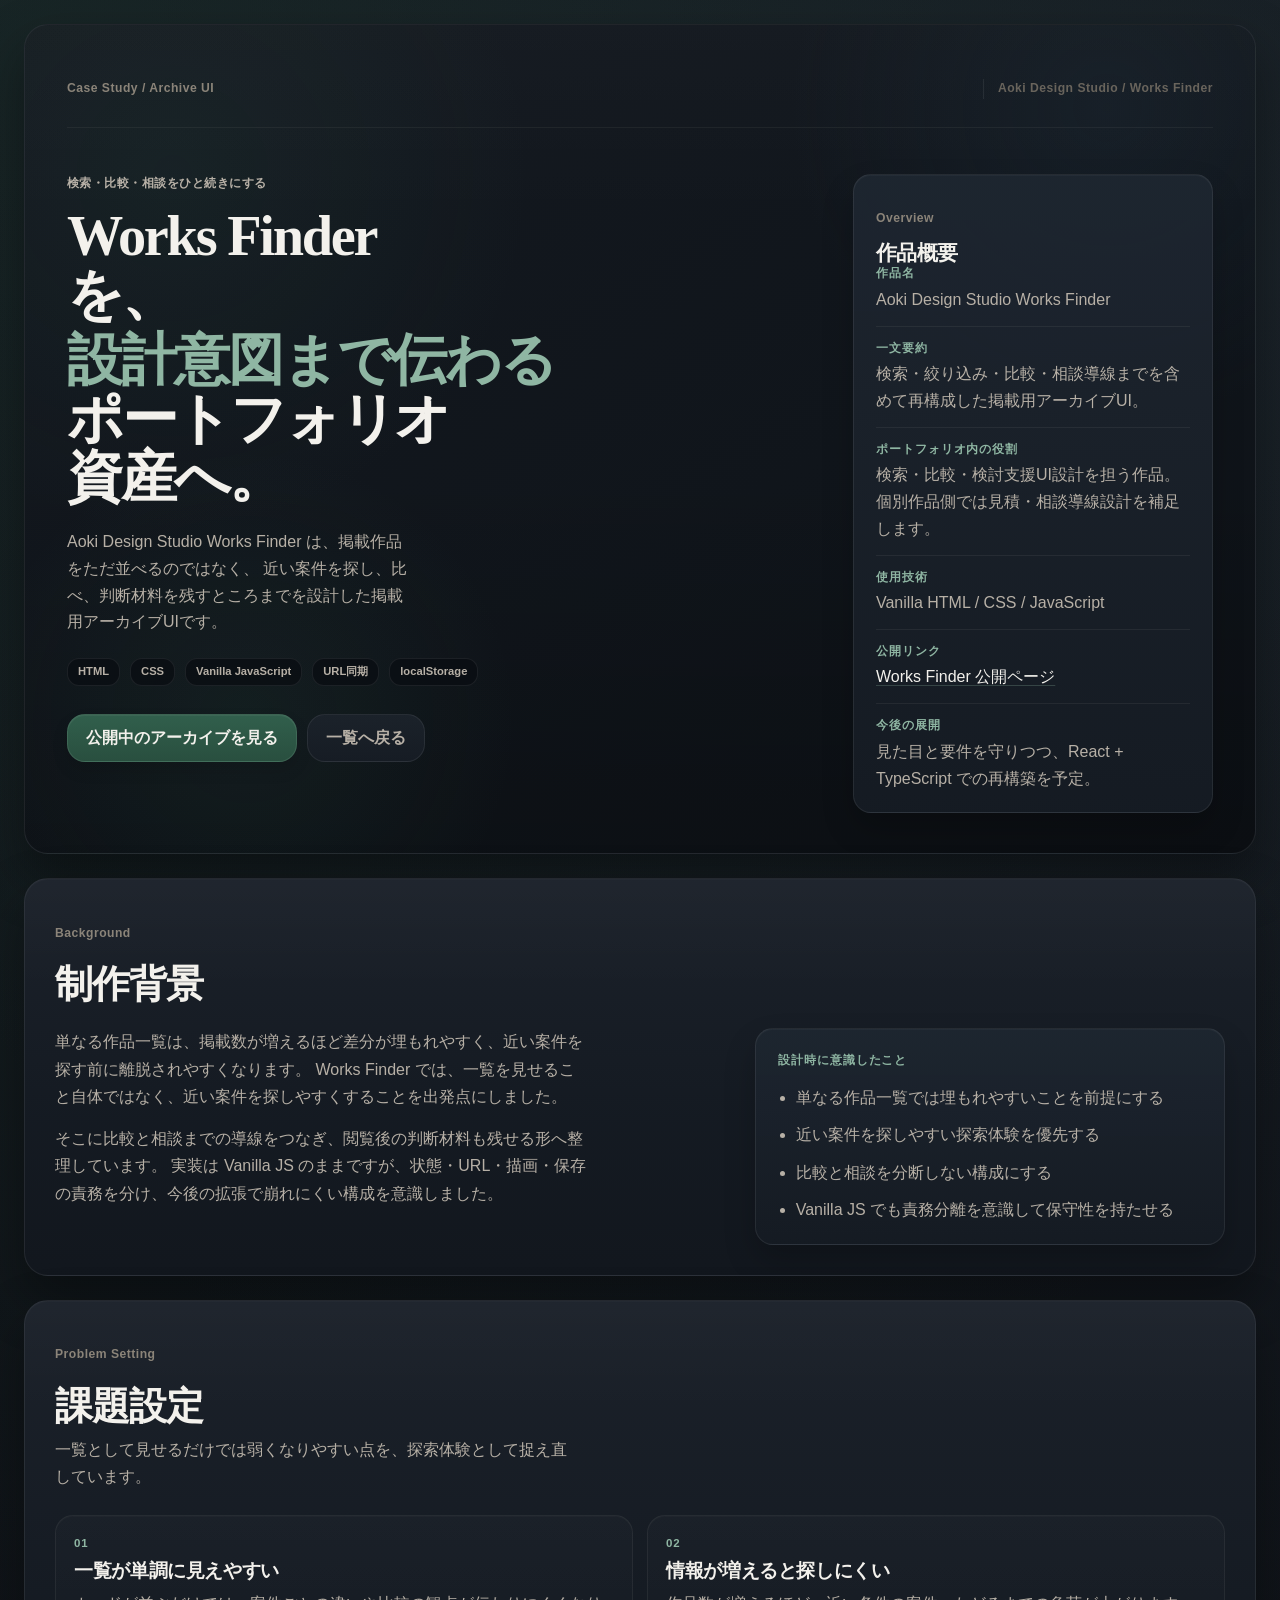
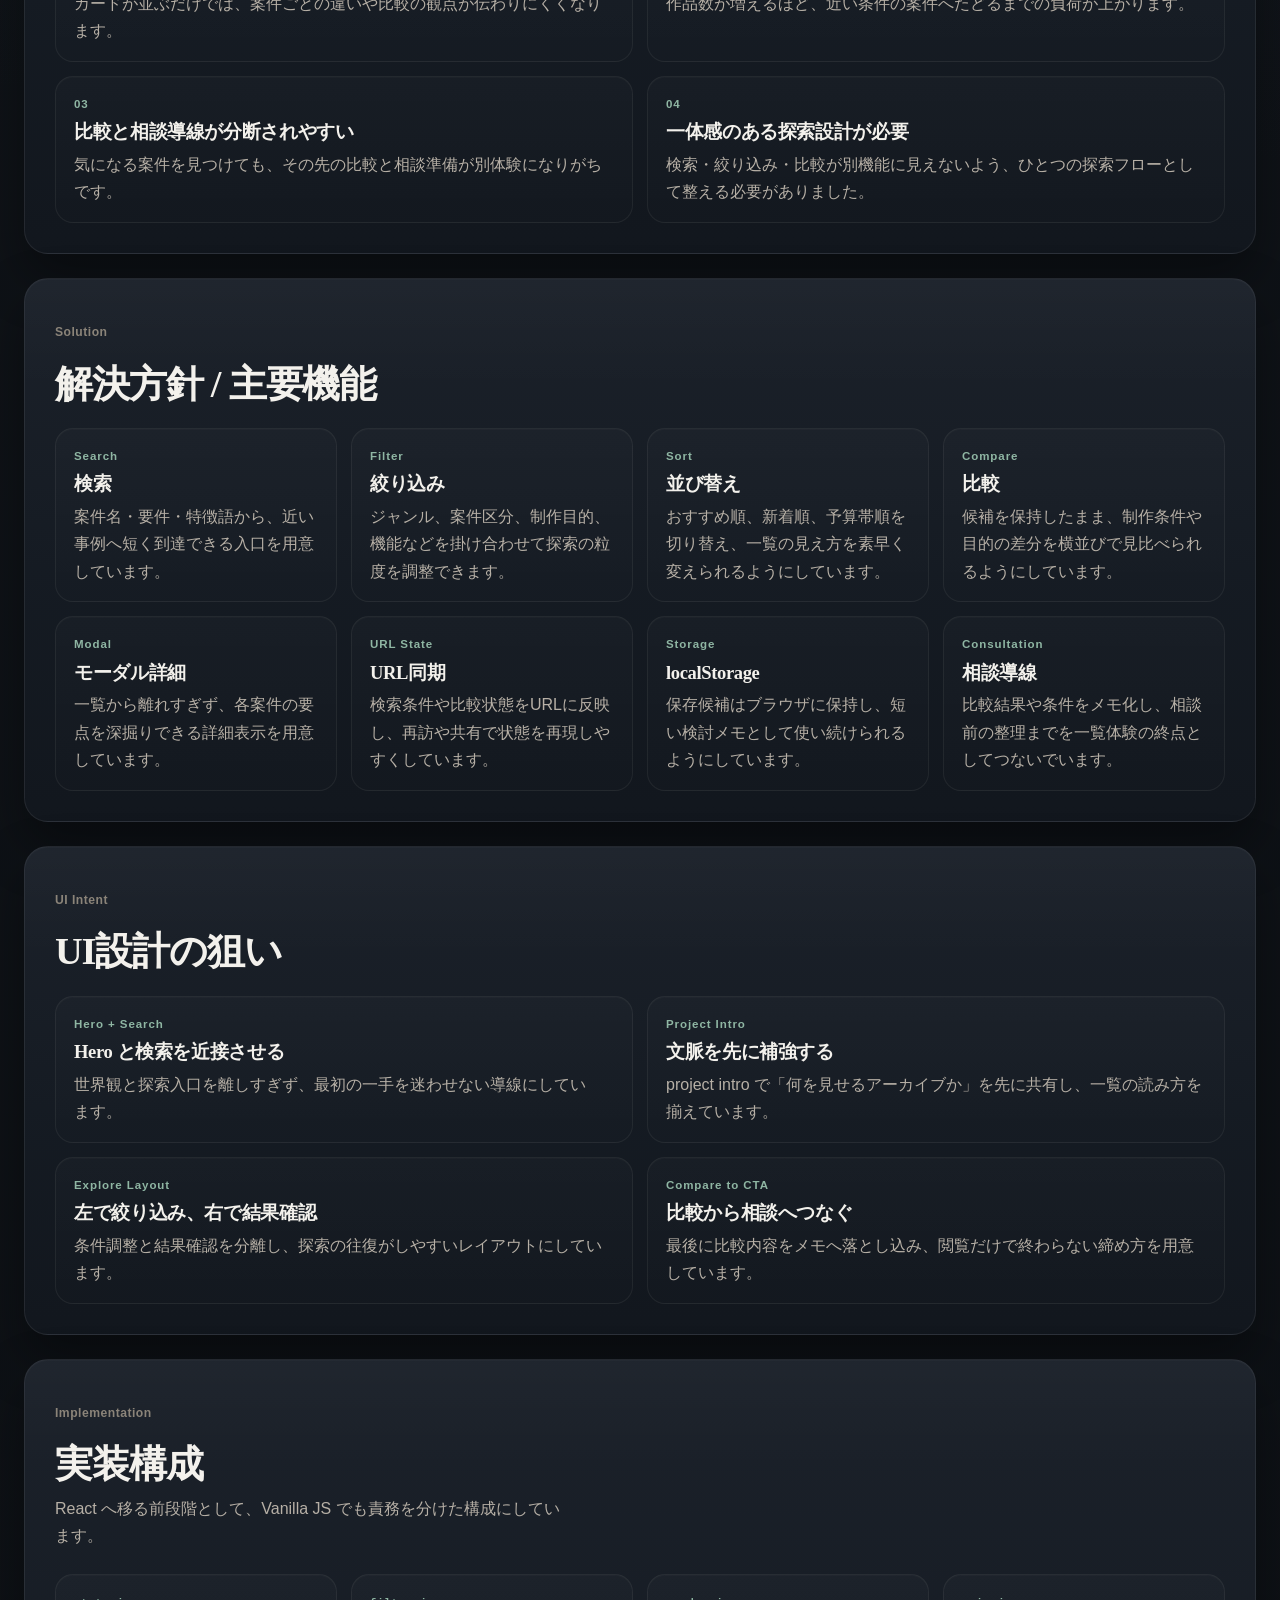
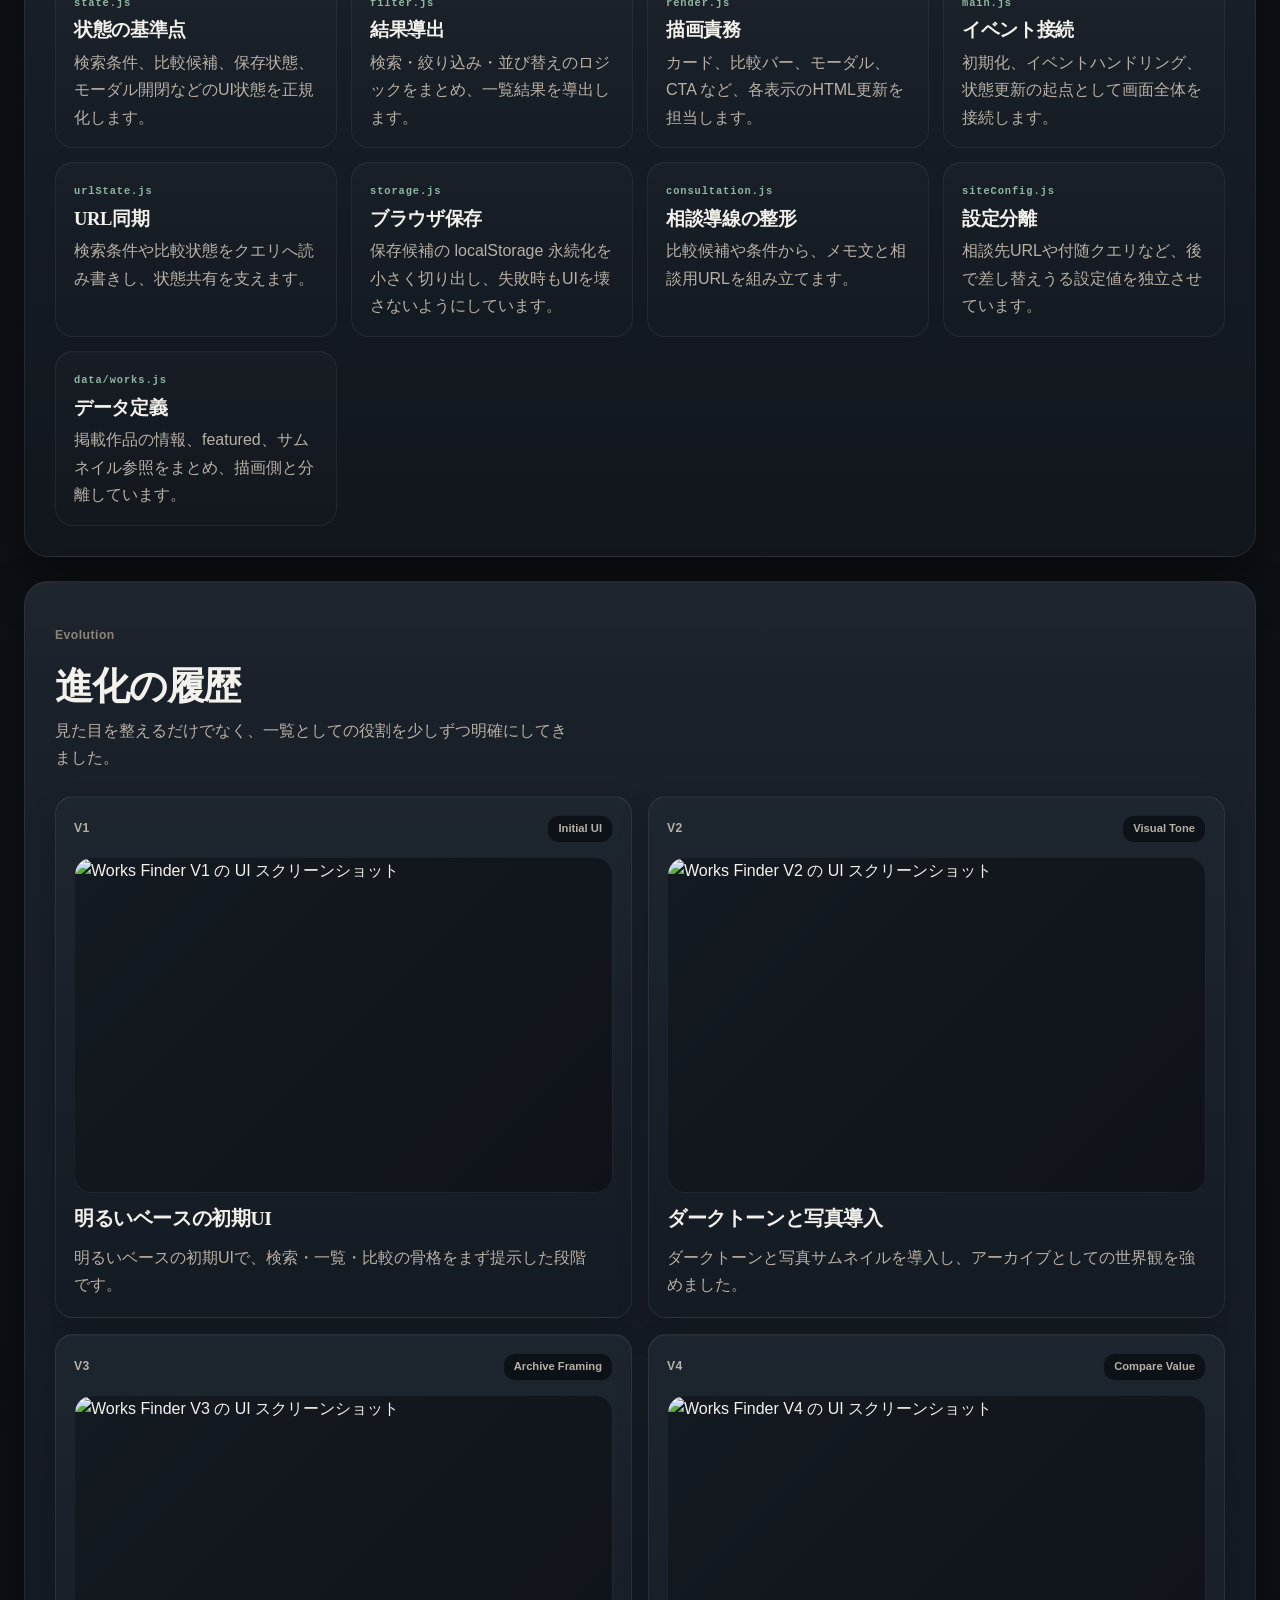
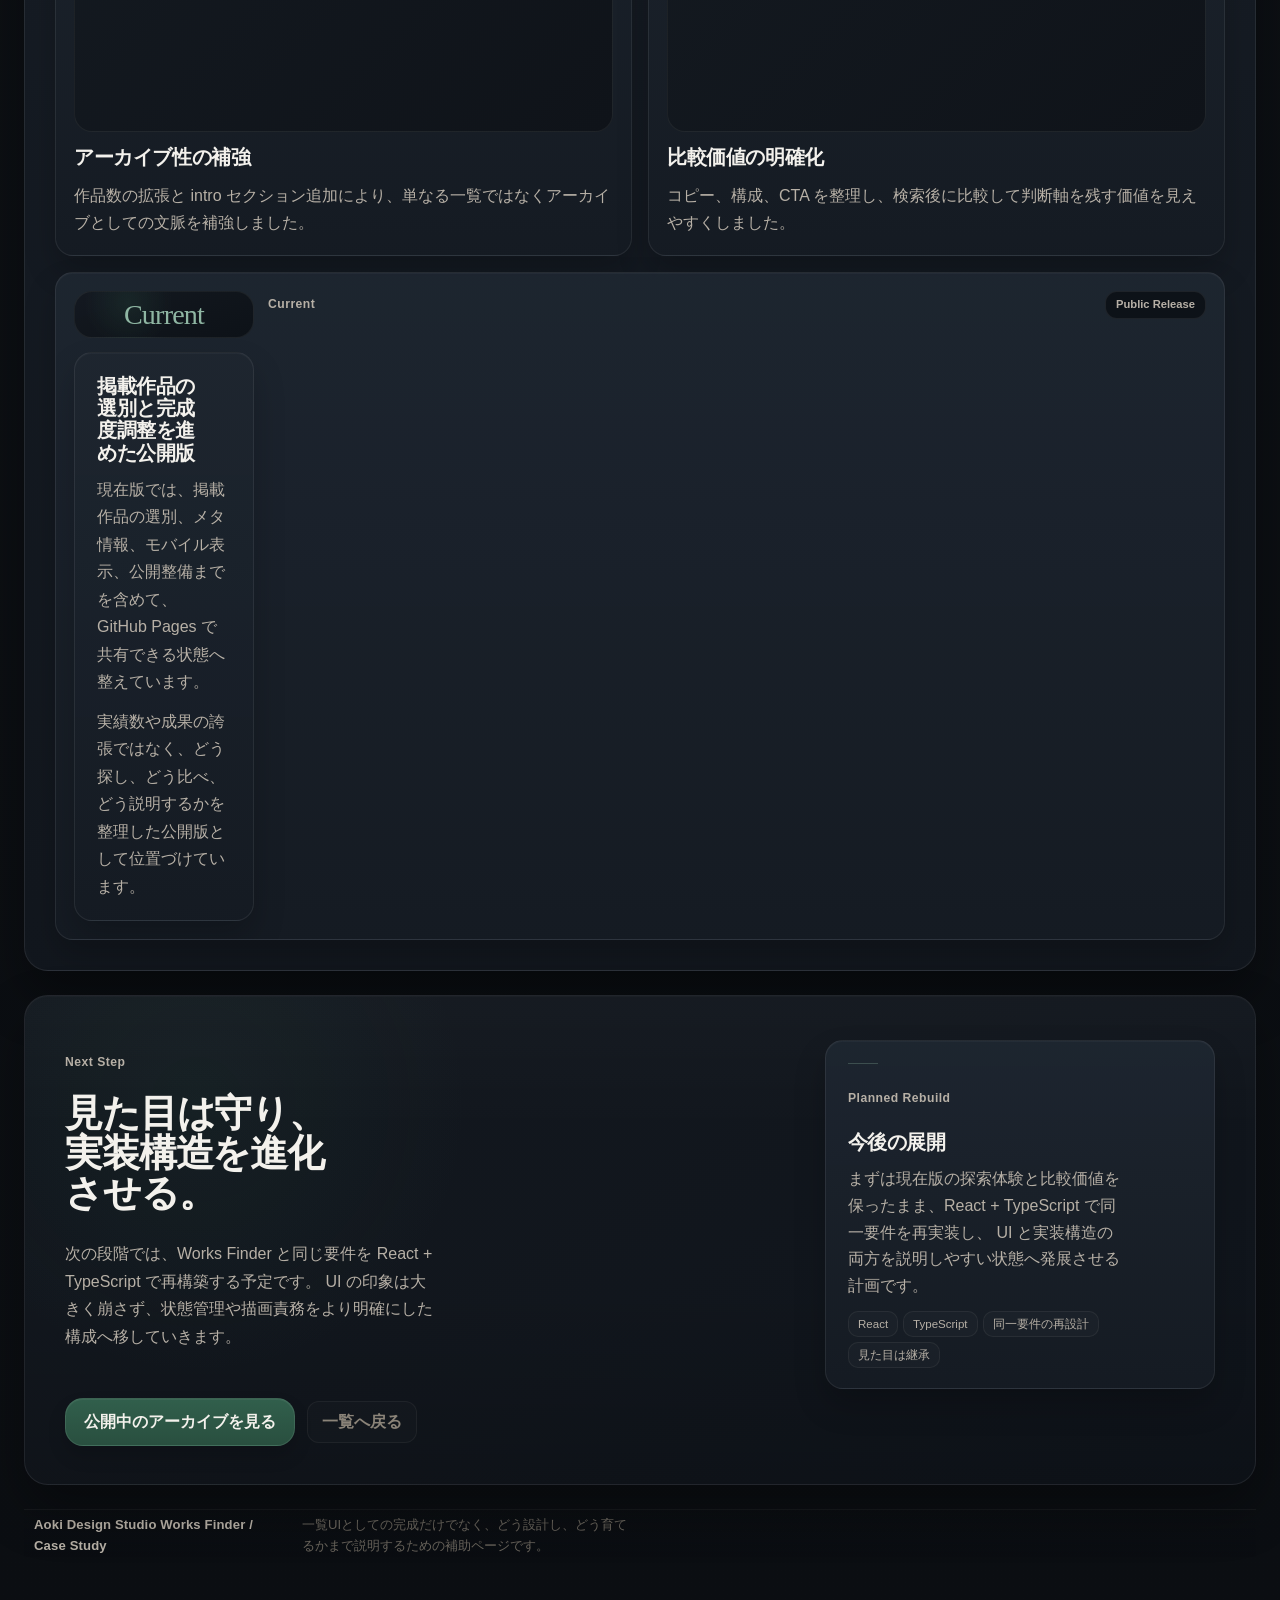
==== projects/works-finder/index.html @ c811f64d "Add files via upload" ====
<!DOCTYPE html>
<html lang="ja">
  <head>
    <meta charset="UTF-8" />
    <meta name="viewport" content="width=device-width, initial-scale=1.0" />
    <title>Aoki Design Studio Works Finder | Case Study</title>
    <meta
      name="description"
      content="Aoki Design Studio Works Finder の制作背景、課題設定、設計意図、実装構成、進化履歴を整理した case study ページ。"
    />
    <meta name="application-name" content="Aoki Design Studio Works Finder" />
    <meta name="apple-mobile-web-app-title" content="ADS Works Finder" />
    <meta name="theme-color" content="#0d1116" />
    <meta property="og:locale" content="ja_JP" />
    <meta property="og:type" content="article" />
    <meta property="og:site_name" content="Aoki Design Studio Works Finder" />
    <meta
      property="og:title"
      content="Aoki Design Studio Works Finder | Case Study"
    />
    <meta
      property="og:description"
      content="Works Finder を、一覧サイトではなく設計背景まで説明できるポートフォリオ資産として整理した case study。"
    />
    <meta
      property="og:url"
      content="https://okiaoki.github.io/Aoki-Design-Studio-Works-Finder/projects/works-finder/"
    />
    <meta
      property="og:image"
      content="https://okiaoki.github.io/Aoki-Design-Studio-Works-Finder/assets/images/meta/og-image.png"
    />
    <meta property="og:image:type" content="image/png" />
    <meta property="og:image:width" content="1200" />
    <meta property="og:image:height" content="630" />
    <meta
      property="og:image:alt"
      content="Aoki Design Studio Works Finder の共有用ビジュアル"
    />
    <meta name="twitter:card" content="summary_large_image" />
    <meta
      name="twitter:title"
      content="Aoki Design Studio Works Finder | Case Study"
    />
    <meta
      name="twitter:description"
      content="Works Finder の制作背景、課題設定、設計意図、進化履歴を整理した case study ページ。"
    />
    <meta
      name="twitter:url"
      content="https://okiaoki.github.io/Aoki-Design-Studio-Works-Finder/projects/works-finder/"
    />
    <meta
      name="twitter:image"
      content="https://okiaoki.github.io/Aoki-Design-Studio-Works-Finder/assets/images/meta/og-image.png"
    />
    <meta
      name="twitter:image:alt"
      content="Aoki Design Studio Works Finder の共有用ビジュアル"
    />
    <link
      rel="canonical"
      href="https://okiaoki.github.io/Aoki-Design-Studio-Works-Finder/projects/works-finder/"
    />
    <link rel="icon" href="../../assets/images/meta/favicon.svg" type="image/svg+xml" sizes="any" />
    <link rel="icon" href="../../assets/images/meta/icon-192.png" type="image/png" sizes="192x192" />
    <link rel="shortcut icon" href="../../assets/images/meta/icon-192.png" type="image/png" />
    <link rel="apple-touch-icon" href="../../assets/images/meta/apple-touch-icon.png" />
    <link rel="manifest" href="../../site.webmanifest" />
    <link rel="stylesheet" href="../../assets/css/style.css" />
    <link rel="stylesheet" href="../../assets/css/case-study.css" />
  </head>
  <body class="body--case-study">
    <div class="site-shell case-study-shell">
      <header class="hero case-study-hero" id="top">
        <div class="hero__meta">
          <p class="eyebrow">Case Study / Archive UI</p>
          <p class="hero__index">Aoki Design Studio / Works Finder</p>
        </div>

        <div class="case-study-hero__body">
          <div class="case-study-hero__copy">
            <p class="hero__label">検索・比較・相談をひと続きにする</p>
            <h1>
              <span class="hero__title-line">Works Finder を、</span>
              <span class="hero__title-line">
                <span class="hero__title-accent">設計意図まで伝わる</span>ポートフォリオ資産へ。
              </span>
            </h1>
            <p class="hero__description">
              Aoki Design Studio Works Finder は、掲載作品をただ並べるのではなく、
              近い案件を探し、比べ、判断材料を残すところまでを設計した掲載用アーカイブUIです。
            </p>

            <div class="case-study-hero__pills" aria-label="使用技術">
              <span class="meta-pill">HTML</span>
              <span class="meta-pill">CSS</span>
              <span class="meta-pill">Vanilla JavaScript</span>
              <span class="meta-pill">URL同期</span>
              <span class="meta-pill">localStorage</span>
            </div>

            <div class="case-study-hero__actions">
              <a
                class="primary-button"
                href="https://okiaoki.github.io/Aoki-Design-Studio-Works-Finder/"
              >
                公開中のアーカイブを見る
              </a>
              <a class="ghost-button" href="../../index.html">一覧へ戻る</a>
            </div>
          </div>

          <aside class="case-study-hero__summary" aria-labelledby="overview-title">
            <p class="eyebrow">Overview</p>
            <h2 id="overview-title">作品概要</h2>
            <dl class="case-study-facts">
              <div>
                <dt>作品名</dt>
                <dd>Aoki Design Studio Works Finder</dd>
              </div>
              <div>
                <dt>一文要約</dt>
                <dd>検索・絞り込み・比較・相談導線までを含めて再構成した掲載用アーカイブUI。</dd>
              </div>
              <div>
                <dt>ポートフォリオ内の役割</dt>
                <dd>検索・比較・検討支援UI設計を担う作品。個別作品側では見積・相談導線設計を補足します。</dd>
              </div>
              <div>
                <dt>使用技術</dt>
                <dd>Vanilla HTML / CSS / JavaScript</dd>
              </div>
              <div>
                <dt>公開リンク</dt>
                <dd>
                  <a href="https://okiaoki.github.io/Aoki-Design-Studio-Works-Finder/">Works Finder 公開ページ</a>
                </dd>
              </div>
              <div>
                <dt>今後の展開</dt>
                <dd>見た目と要件を守りつつ、React + TypeScript での再構築を予定。</dd>
              </div>
            </dl>
          </aside>
        </div>
      </header>

      <main class="case-study-main">
        <section class="case-study-section case-study-section--split" aria-labelledby="background-title">
          <div class="case-study-section__heading">
            <p class="eyebrow">Background</p>
            <h2 id="background-title">制作背景</h2>
          </div>

          <div class="case-study-grid case-study-grid--two">
            <div class="case-study-copy">
              <p>
                単なる作品一覧は、掲載数が増えるほど差分が埋もれやすく、近い案件を探す前に離脱されやすくなります。
                Works Finder では、一覧を見せること自体ではなく、近い案件を探しやすくすることを出発点にしました。
              </p>
              <p>
                そこに比較と相談までの導線をつなぎ、閲覧後の判断材料も残せる形へ整理しています。
                実装は Vanilla JS のままですが、状態・URL・描画・保存の責務を分け、今後の拡張で崩れにくい構成を意識しました。
              </p>
            </div>

            <div class="case-study-panel">
              <p class="case-study-panel__label">設計時に意識したこと</p>
              <ul class="case-study-bullet-list">
                <li>単なる作品一覧では埋もれやすいことを前提にする</li>
                <li>近い案件を探しやすい探索体験を優先する</li>
                <li>比較と相談を分断しない構成にする</li>
                <li>Vanilla JS でも責務分離を意識して保守性を持たせる</li>
              </ul>
            </div>
          </div>
        </section>

        <section class="case-study-section" aria-labelledby="problem-title">
          <div class="case-study-section__heading">
            <p class="eyebrow">Problem Setting</p>
            <h2 id="problem-title">課題設定</h2>
            <p class="case-study-section__lead">
              一覧として見せるだけでは弱くなりやすい点を、探索体験として捉え直しています。
            </p>
          </div>

          <div class="case-study-card-grid">
            <article class="case-study-card">
              <p class="case-study-card__label">01</p>
              <h3>一覧が単調に見えやすい</h3>
              <p>カードが並ぶだけでは、案件ごとの違いや比較の観点が伝わりにくくなります。</p>
            </article>
            <article class="case-study-card">
              <p class="case-study-card__label">02</p>
              <h3>情報が増えると探しにくい</h3>
              <p>作品数が増えるほど、近い条件の案件へたどるまでの負荷が上がります。</p>
            </article>
            <article class="case-study-card">
              <p class="case-study-card__label">03</p>
              <h3>比較と相談導線が分断されやすい</h3>
              <p>気になる案件を見つけても、その先の比較と相談準備が別体験になりがちです。</p>
            </article>
            <article class="case-study-card">
              <p class="case-study-card__label">04</p>
              <h3>一体感のある探索設計が必要</h3>
              <p>検索・絞り込み・比較が別機能に見えないよう、ひとつの探索フローとして整える必要がありました。</p>
            </article>
          </div>
        </section>

        <section class="case-study-section" aria-labelledby="features-title">
          <div class="case-study-section__heading">
            <p class="eyebrow">Solution</p>
            <h2 id="features-title">解決方針 / 主要機能</h2>
          </div>

          <div class="case-study-card-grid case-study-card-grid--features">
            <article class="case-study-card">
              <p class="case-study-card__label">Search</p>
              <h3>検索</h3>
              <p>案件名・要件・特徴語から、近い事例へ短く到達できる入口を用意しています。</p>
            </article>
            <article class="case-study-card">
              <p class="case-study-card__label">Filter</p>
              <h3>絞り込み</h3>
              <p>ジャンル、案件区分、制作目的、機能などを掛け合わせて探索の粒度を調整できます。</p>
            </article>
            <article class="case-study-card">
              <p class="case-study-card__label">Sort</p>
              <h3>並び替え</h3>
              <p>おすすめ順、新着順、予算帯順を切り替え、一覧の見え方を素早く変えられるようにしています。</p>
            </article>
            <article class="case-study-card">
              <p class="case-study-card__label">Compare</p>
              <h3>比較</h3>
              <p>候補を保持したまま、制作条件や目的の差分を横並びで見比べられるようにしています。</p>
            </article>
            <article class="case-study-card">
              <p class="case-study-card__label">Modal</p>
              <h3>モーダル詳細</h3>
              <p>一覧から離れすぎず、各案件の要点を深掘りできる詳細表示を用意しています。</p>
            </article>
            <article class="case-study-card">
              <p class="case-study-card__label">URL State</p>
              <h3>URL同期</h3>
              <p>検索条件や比較状態をURLに反映し、再訪や共有で状態を再現しやすくしています。</p>
            </article>
            <article class="case-study-card">
              <p class="case-study-card__label">Storage</p>
              <h3>localStorage</h3>
              <p>保存候補はブラウザに保持し、短い検討メモとして使い続けられるようにしています。</p>
            </article>
            <article class="case-study-card">
              <p class="case-study-card__label">Consultation</p>
              <h3>相談導線</h3>
              <p>比較結果や条件をメモ化し、相談前の整理までを一覧体験の終点としてつないでいます。</p>
            </article>
          </div>
        </section>

        <section class="case-study-section" aria-labelledby="ui-intent-title">
          <div class="case-study-section__heading">
            <p class="eyebrow">UI Intent</p>
            <h2 id="ui-intent-title">UI設計の狙い</h2>
          </div>

          <div class="case-study-card-grid">
            <article class="case-study-card">
              <p class="case-study-card__label">Hero + Search</p>
              <h3>Hero と検索を近接させる</h3>
              <p>世界観と探索入口を離しすぎず、最初の一手を迷わせない導線にしています。</p>
            </article>
            <article class="case-study-card">
              <p class="case-study-card__label">Project Intro</p>
              <h3>文脈を先に補強する</h3>
              <p>project intro で「何を見せるアーカイブか」を先に共有し、一覧の読み方を揃えています。</p>
            </article>
            <article class="case-study-card">
              <p class="case-study-card__label">Explore Layout</p>
              <h3>左で絞り込み、右で結果確認</h3>
              <p>条件調整と結果確認を分離し、探索の往復がしやすいレイアウトにしています。</p>
            </article>
            <article class="case-study-card">
              <p class="case-study-card__label">Compare to CTA</p>
              <h3>比較から相談へつなぐ</h3>
              <p>最後に比較内容をメモへ落とし込み、閲覧だけで終わらない締め方を用意しています。</p>
            </article>
          </div>
        </section>

        <section class="case-study-section" aria-labelledby="implementation-title">
          <div class="case-study-section__heading">
            <p class="eyebrow">Implementation</p>
            <h2 id="implementation-title">実装構成</h2>
            <p class="case-study-section__lead">
              React へ移る前段階として、Vanilla JS でも責務を分けた構成にしています。
            </p>
          </div>

          <div class="case-study-card-grid case-study-card-grid--modules">
            <article class="case-study-card">
              <p class="case-study-card__label"><code>state.js</code></p>
              <h3>状態の基準点</h3>
              <p>検索条件、比較候補、保存状態、モーダル開閉などのUI状態を正規化します。</p>
            </article>
            <article class="case-study-card">
              <p class="case-study-card__label"><code>filter.js</code></p>
              <h3>結果導出</h3>
              <p>検索・絞り込み・並び替えのロジックをまとめ、一覧結果を導出します。</p>
            </article>
            <article class="case-study-card">
              <p class="case-study-card__label"><code>render.js</code></p>
              <h3>描画責務</h3>
              <p>カード、比較バー、モーダル、CTA など、各表示のHTML更新を担当します。</p>
            </article>
            <article class="case-study-card">
              <p class="case-study-card__label"><code>main.js</code></p>
              <h3>イベント接続</h3>
              <p>初期化、イベントハンドリング、状態更新の起点として画面全体を接続します。</p>
            </article>
            <article class="case-study-card">
              <p class="case-study-card__label"><code>urlState.js</code></p>
              <h3>URL同期</h3>
              <p>検索条件や比較状態をクエリへ読み書きし、状態共有を支えます。</p>
            </article>
            <article class="case-study-card">
              <p class="case-study-card__label"><code>storage.js</code></p>
              <h3>ブラウザ保存</h3>
              <p>保存候補の localStorage 永続化を小さく切り出し、失敗時もUIを壊さないようにしています。</p>
            </article>
            <article class="case-study-card">
              <p class="case-study-card__label"><code>consultation.js</code></p>
              <h3>相談導線の整形</h3>
              <p>比較候補や条件から、メモ文と相談用URLを組み立てます。</p>
            </article>
            <article class="case-study-card">
              <p class="case-study-card__label"><code>siteConfig.js</code></p>
              <h3>設定分離</h3>
              <p>相談先URLや付随クエリなど、後で差し替えうる設定値を独立させています。</p>
            </article>
            <article class="case-study-card">
              <p class="case-study-card__label"><code>data/works.js</code></p>
              <h3>データ定義</h3>
              <p>掲載作品の情報、featured、サムネイル参照をまとめ、描画側と分離しています。</p>
            </article>
          </div>
        </section>

        <section class="case-study-section" aria-labelledby="history-title">
          <div class="case-study-section__heading">
            <p class="eyebrow">Evolution</p>
            <h2 id="history-title">進化の履歴</h2>
            <p class="case-study-section__lead">
              見た目を整えるだけでなく、一覧としての役割を少しずつ明確にしてきました。
            </p>
          </div>

          <div class="case-study-process-grid">
            <article class="case-study-process-card">
              <div class="case-study-process-card__meta">
                <p class="eyebrow">V1</p>
                <span class="meta-pill">Initial UI</span>
              </div>
              <figure class="case-study-process-card__media">
                <img
                  src="../../assets/images/process/works-finder-v1.png.png"
                  alt="Works Finder V1 の UI スクリーンショット"
                  loading="lazy"
                  decoding="async"
                />
              </figure>
              <h3>明るいベースの初期UI</h3>
              <p>明るいベースの初期UIで、検索・一覧・比較の骨格をまず提示した段階です。</p>
            </article>

            <article class="case-study-process-card">
              <div class="case-study-process-card__meta">
                <p class="eyebrow">V2</p>
                <span class="meta-pill">Visual Tone</span>
              </div>
              <figure class="case-study-process-card__media">
                <img
                  src="../../assets/images/process/works-finder-v2.png.png"
                  alt="Works Finder V2 の UI スクリーンショット"
                  loading="lazy"
                  decoding="async"
                />
              </figure>
              <h3>ダークトーンと写真導入</h3>
              <p>ダークトーンと写真サムネイルを導入し、アーカイブとしての世界観を強めました。</p>
            </article>

            <article class="case-study-process-card">
              <div class="case-study-process-card__meta">
                <p class="eyebrow">V3</p>
                <span class="meta-pill">Archive Framing</span>
              </div>
              <figure class="case-study-process-card__media">
                <img
                  src="../../assets/images/process/works-finder-v3.png.png"
                  alt="Works Finder V3 の UI スクリーンショット"
                  loading="lazy"
                  decoding="async"
                />
              </figure>
              <h3>アーカイブ性の補強</h3>
              <p>作品数の拡張と intro セクション追加により、単なる一覧ではなくアーカイブとしての文脈を補強しました。</p>
            </article>

            <article class="case-study-process-card">
              <div class="case-study-process-card__meta">
                <p class="eyebrow">V4</p>
                <span class="meta-pill">Compare Value</span>
              </div>
              <figure class="case-study-process-card__media">
                <img
                  src="../../assets/images/process/works-finder-v4.png.png"
                  alt="Works Finder V4 の UI スクリーンショット"
                  loading="lazy"
                  decoding="async"
                />
              </figure>
              <h3>比較価値の明確化</h3>
              <p>コピー、構成、CTA を整理し、検索後に比較して判断軸を残す価値を見えやすくしました。</p>
            </article>

            <article class="case-study-process-card case-study-process-card--current">
              <div class="case-study-process-card__meta">
                <p class="eyebrow">Current</p>
                <span class="meta-pill">Public Release</span>
              </div>
              <div class="case-study-process-card__panel">
                <h3>掲載作品の選別と完成度調整を進めた公開版</h3>
                <p>
                  現在版では、掲載作品の選別、メタ情報、モバイル表示、公開整備までを含めて、
                  GitHub Pages で共有できる状態へ整えています。
                </p>
                <p>
                  実績数や成果の誇張ではなく、どう探し、どう比べ、どう説明するかを整理した公開版として位置づけています。
                </p>
              </div>
            </article>
          </div>
        </section>

        <section class="cta-section case-study-future" id="future" aria-labelledby="future-title">
          <div class="cta-section__copy">
            <p class="eyebrow">Next Step</p>
            <h2 id="future-title">見た目は守り、実装構造を進化させる。</h2>
            <p>
              次の段階では、Works Finder と同じ要件を React + TypeScript で再構築する予定です。
              UI の印象は大きく崩さず、状態管理や描画責務をより明確にした構成へ移していきます。
            </p>
          </div>

          <div class="cta-section__brief">
            <p class="eyebrow">Planned Rebuild</p>
            <h3 class="cta-section__brief-title">今後の展開</h3>
            <p class="cta-section__brief-copy">
              まずは現在版の探索体験と比較価値を保ったまま、React + TypeScript で同一要件を再実装し、
              UI と実装構造の両方を説明しやすい状態へ発展させる計画です。
            </p>
            <div class="cta-section__context" aria-label="再構築予定の要点">
              <span class="detail-modal__chip">React</span>
              <span class="detail-modal__chip">TypeScript</span>
              <span class="detail-modal__chip">同一要件の再設計</span>
              <span class="detail-modal__chip">見た目は継承</span>
            </div>
          </div>

          <div class="cta-section__actions">
            <a
              class="primary-button"
              href="https://okiaoki.github.io/Aoki-Design-Studio-Works-Finder/"
            >
              公開中のアーカイブを見る
            </a>
            <a class="ghost-button" href="../../index.html">一覧へ戻る</a>
          </div>
        </section>
      </main>

      <footer class="site-footer">
        <p>Aoki Design Studio Works Finder / Case Study</p>
        <p>一覧UIとしての完成だけでなく、どう設計し、どう育てるかまで説明するための補助ページです。</p>
      </footer>
    </div>
  </body>
</html>
---- assets/css/style.css ----
:root {
  --bg-canvas: #0d1116;
  --surface-base: #13181f;
  --surface-raised: #1a212a;
  --surface-muted: #10161c;
  --surface-tint: #161d25;
  --surface-accent: #13201b;
  --accent: #356b56;
  --accent-strong: #8fb6a3;
  --accent-soft: rgba(53, 107, 86, 0.18);
  --warm-accent: #7a6642;
  --warm-accent-soft: rgba(122, 102, 66, 0.18);
  --ink: #f3f1ec;
  --ink-soft: #b7b0a6;
  --ink-muted: #8b8479;
  --ink-faint: #69645c;
  --line-soft: rgba(243, 241, 236, 0.06);
  --line: rgba(243, 241, 236, 0.1);
  --line-strong: rgba(243, 241, 236, 0.18);
  --line-accent: rgba(143, 182, 163, 0.24);
  --shadow-1: 0 14px 28px rgba(0, 0, 0, 0.28);
  --shadow-2: 0 24px 52px rgba(0, 0, 0, 0.36);
  --shadow-3: 0 36px 84px rgba(0, 0, 0, 0.48);
  --radius-sm: 12px;
  --radius-md: 18px;
  --radius-lg: 24px;
  --content-width: min(1360px, calc(100vw - 48px));
  --font-sans: "Segoe UI Variable Text", "Segoe UI", "Yu Gothic UI", "Hiragino Sans", sans-serif;
  --font-display: "Iowan Old Style", "Palatino Linotype", "Yu Mincho", Georgia, serif;
  --transition: 180ms ease;
}

*,
*::before,
*::after {
  box-sizing: border-box;
}

html {
  scroll-behavior: smooth;
}

body {
  margin: 0;
  min-width: 320px;
  background:
    radial-gradient(circle at 0 0, rgba(53, 107, 86, 0.18), transparent 26%),
    radial-gradient(circle at 100% 4%, rgba(54, 66, 82, 0.24), transparent 24%),
    linear-gradient(180deg, #101419 0%, #0b0e12 100%);
  color: var(--ink);
  font-family: var(--font-sans);
  line-height: 1.6;
  padding: 24px 0 168px;
}

::selection {
  background: rgba(143, 182, 163, 0.24);
}

[hidden] {
  display: none !important;
}

body.body--overlay-open {
  overflow: hidden;
}

body.body--compare-active {
  padding-bottom: max(168px, var(--compare-bar-offset, 168px));
}

img {
  display: block;
  max-width: 100%;
}

button,
input,
select,
textarea {
  color: inherit;
  font: inherit;
}

button {
  border: 0;
  background: transparent;
  cursor: pointer;
}

a {
  color: inherit;
  text-decoration: none;
}

.site-shell {
  width: var(--content-width);
  margin: 0 auto;
}

.eyebrow,
.hero__index,
.hero__label,
.tag-cloud__label,
.filter-group__count,
.compare-bar__count,
.result-count,
.work-card__kicker,
.work-card__meta-label,
.compare-preview-card__eyebrow,
.compare-table__eyebrow,
.detail-modal__eyebrow,
.detail-modal__quick-label,
.detail-modal__group-label,
.detail-modal__facts dt {
  letter-spacing: 0.04em;
  text-transform: none;
}

.eyebrow,
.hero__index,
.hero__label,
.tag-cloud__label,
.filter-group__count,
.compare-preview-card__eyebrow,
.compare-table__eyebrow,
.detail-modal__eyebrow,
.detail-modal__quick-label,
.detail-modal__group-label,
.detail-modal__facts dt,
.work-card__meta-label,
.work-card__kicker {
  font-size: 0.76rem;
  font-weight: 600;
  color: var(--ink-muted);
}

.hero h1,
.search-panel h2,
.filter-panel h2,
.result-toolbar h2,
.cta-section h2,
.empty-state h3,
.work-card__title,
.cta-section__brief-title,
.compare-panel__header h2,
.compare-preview-card__title,
.detail-modal__title,
.detail-modal__section h3 {
  margin: 0;
  font-family: var(--font-display);
  font-weight: 600;
  letter-spacing: -0.03em;
  color: var(--ink);
}

.hero,
.project-intro,
.filter-panel,
.results-area,
.cta-section,
.compare-panel,
.detail-modal {
  position: relative;
  overflow: hidden;
}

.hero {
  background:
    radial-gradient(circle at 12% 18%, rgba(53, 107, 86, 0.11), transparent 28%),
    radial-gradient(circle at 88% 10%, rgba(28, 42, 54, 0.38), transparent 24%),
    linear-gradient(150deg, #141920 0%, #10151b 58%, #0d1116 100%);
  border: 1px solid rgba(243, 241, 236, 0.08);
  border-radius: var(--radius-lg);
  box-shadow: var(--shadow-2);
  padding: 42px 42px 36px;
}

.hero::before {
  content: "";
  position: absolute;
  inset: 0;
  background:
    radial-gradient(circle at 18% 84%, rgba(53, 107, 86, 0.12), transparent 22%),
    linear-gradient(180deg, rgba(255, 255, 255, 0.015) 0%, transparent 24%),
    linear-gradient(180deg, transparent 52%, rgba(0, 0, 0, 0.18) 100%);
  pointer-events: none;
}

.hero__meta,
.hero__body {
  position: relative;
  z-index: 1;
}

.hero__meta {
  display: flex;
  justify-content: space-between;
  align-items: center;
  gap: 18px;
  margin-bottom: 46px;
  padding-bottom: 16px;
  border-bottom: 1px solid rgba(243, 241, 236, 0.05);
  color: var(--ink-faint);
}

.hero__index {
  padding-left: 14px;
  border-left: 1px solid rgba(243, 241, 236, 0.08);
  color: var(--ink-faint);
}

.hero__body {
  display: grid;
  grid-template-columns: minmax(0, 1.42fr) minmax(178px, 216px);
  align-items: start;
  gap: 36px;
  margin-bottom: 34px;
}

.hero__copy {
  max-width: 980px;
  min-width: 0;
}

.hero__label {
  margin: 0 0 14px;
  color: var(--ink-soft);
}

.hero h1 {
  max-width: 18.4ch;
  font-size: clamp(3rem, 4.6vw, 5rem);
  line-height: 1.02;
  letter-spacing: -0.04em;
  text-wrap: nowrap;
}

.hero__title-line {
  display: block;
  white-space: nowrap;
}

.hero__title-line + .hero__title-line {
  margin-top: 0.12em;
}

.hero__title-accent {
  color: var(--accent-strong);
  white-space: nowrap;
}

.hero__description,
.filter-panel p,
.cta-section p,
.site-footer p,
.work-card__summary,
.empty-state p,
.compare-panel__message,
.compare-preview-card__summary,
.compare-table__cell,
.detail-modal__summary,
.detail-modal__copy p,
.detail-modal__notice,
.compare-bar__note,
.compare-slot__meta,
.cta-section__brief-copy,
.cta-section__status {
  color: var(--ink-soft);
}

.hero__description {
  margin: 22px 0 0;
  max-width: 39ch;
  font-size: 1rem;
  line-height: 1.68;
}

.hero__stats {
  display: grid;
  grid-template-columns: 1fr;
  gap: 6px;
  width: min(176px, 100%);
  align-content: start;
  justify-self: end;
  padding-top: 22px;
}

.stat-card {
  display: flex;
  align-items: baseline;
  justify-content: flex-start;
  gap: 8px;
  min-height: auto;
  padding: 9px 10px;
  background: rgba(255, 255, 255, 0.014);
  border: 1px solid rgba(243, 241, 236, 0.032);
  border-radius: var(--radius-sm);
  box-shadow: none;
}

.stat-card__value {
  flex: 0 0 auto;
  font-family: var(--font-display);
  font-size: clamp(1.22rem, 1.62vw, 1.46rem);
  line-height: 0.98;
  color: rgba(183, 176, 166, 0.84);
}

.stat-card__label {
  font-size: 0.75rem;
  line-height: 1.3;
  letter-spacing: 0.02em;
  color: rgba(183, 176, 166, 0.88);
}

.search-panel {
  position: relative;
  z-index: 1;
  display: grid;
  grid-template-columns: minmax(0, 1fr) minmax(176px, 214px);
  grid-template-areas:
    "heading heading"
    "form tags";
  gap: 20px 30px;
  align-items: end;
  padding: 34px 34px 30px;
  border-radius: var(--radius-md);
  background: linear-gradient(180deg, rgba(29, 37, 47, 0.98) 0%, rgba(24, 31, 39, 0.98) 100%);
  border: 1px solid rgba(243, 241, 236, 0.12);
  box-shadow:
    inset 0 1px 0 rgba(255, 255, 255, 0.03),
    0 26px 56px rgba(0, 0, 0, 0.34);
}

.search-panel__heading,
.result-toolbar__copy,
.cta-section__copy {
  display: grid;
  gap: 8px;
}

.search-panel__heading {
  grid-area: heading;
  max-width: 42ch;
  gap: 12px;
}

.search-panel h2 {
  font-size: clamp(1.55rem, 2.4vw, 2.15rem);
  line-height: 1.08;
  letter-spacing: -0.02em;
  text-wrap: pretty;
}

.search-form {
  grid-area: form;
  min-width: 0;
  align-self: stretch;
}

.search-form__field {
  position: relative;
  display: block;
}

.search-form__field::before {
  content: "";
  position: absolute;
  top: 50%;
  left: 22px;
  width: 14px;
  height: 14px;
  border: 2px solid rgba(183, 176, 166, 0.46);
  border-radius: 50%;
  transform: translateY(-58%);
  pointer-events: none;
}

.search-form__field::after {
  content: "";
  position: absolute;
  top: calc(50% + 8px);
  left: 35px;
  width: 8px;
  height: 2px;
  border-radius: 999px;
  background: rgba(183, 176, 166, 0.46);
  transform: rotate(45deg);
  pointer-events: none;
}

.search-form input,
.select-control select,
.cta-section__draft {
  width: 100%;
  border: 1px solid var(--line);
  border-radius: var(--radius-md);
  background: var(--surface-muted);
  color: var(--ink);
  transition:
    border-color var(--transition),
    background-color var(--transition),
    box-shadow var(--transition),
    transform var(--transition);
}

.search-form input,
.select-control select {
  min-height: 54px;
  padding: 0 18px;
}

.search-form input {
  min-height: 76px;
  padding: 0 22px 0 58px;
  background: linear-gradient(180deg, #222c38 0%, #1c252f 100%);
  border-color: rgba(243, 241, 236, 0.11);
  box-shadow:
    inset 0 1px 0 rgba(255, 255, 255, 0.03),
    0 10px 22px rgba(0, 0, 0, 0.18);
  font-size: 1.05rem;
  caret-color: var(--accent);
}

.search-form input:hover {
  border-color: rgba(243, 241, 236, 0.16);
}

.search-form input::placeholder,
.cta-section__draft::placeholder {
  color: var(--ink-faint);
}

.search-form input:focus,
.select-control select:focus,
.cta-section__draft:focus-visible,
.filter-chip:focus-visible,
.filter-group__summary:focus-visible,
.filter-option input:focus-visible + .filter-option__surface,
.filter-option:focus-within .filter-option__surface,
.chip-button:focus-visible,
.ghost-button:focus-visible,
.primary-button:focus-visible,
.card-action:focus-visible,
.compare-panel:focus-visible,
.detail-modal:focus-visible {
  outline: none;
  border-color: var(--accent);
  box-shadow:
    0 0 0 3px rgba(11, 13, 16, 0.92),
    0 0 0 6px rgba(143, 182, 163, 0.22);
}

.tag-cloud {
  grid-area: tags;
  min-width: 0;
  align-self: stretch;
  padding-left: 18px;
  border-left: 1px solid rgba(243, 241, 236, 0.05);
  opacity: 0.82;
}

.tag-cloud__label {
  margin: 0 0 10px;
  color: var(--ink-faint);
}

.tag-cloud__list {
  gap: 6px;
}

.tag-cloud__list,
.active-filters,
.work-card__tags,
.compare-bar__slots,
.cta-section__context,
.detail-modal__status,
.detail-modal__chip-list {
  display: flex;
  flex-wrap: wrap;
  gap: 10px;
}

.chip-button,
.filter-chip,
.work-card__tag,
.compare-slot__badge,
.meta-pill,
.detail-modal__status-pill,
.detail-modal__chip {
  display: inline-flex;
  align-items: center;
  gap: 8px;
  min-height: 36px;
  padding: 0 12px;
  border-radius: var(--radius-sm);
  border: 1px solid transparent;
  background: var(--surface-muted);
  color: var(--ink);
  transition:
    background-color var(--transition),
    color var(--transition),
    border-color var(--transition),
    transform var(--transition);
}

.chip-button:hover,
.filter-chip:hover,
.work-card__tag:hover,
.detail-modal__chip:hover {
  background: var(--surface-accent);
  border-color: var(--line-accent);
}

.chip-button[aria-pressed="true"],
.work-card__action--active,
.compare-slot--filled .compare-slot__badge {
  background: var(--accent);
  border-color: var(--accent);
  color: var(--ink);
}

.tag-cloud .chip-button {
  min-height: 28px;
  padding: 0 10px;
  background: rgba(255, 255, 255, 0.02);
  border-color: rgba(243, 241, 236, 0.04);
  color: var(--ink-faint);
  font-size: 0.77rem;
  box-shadow: none;
}

.tag-cloud .chip-button:hover {
  background: rgba(255, 255, 255, 0.04);
  border-color: var(--line-soft);
  color: var(--ink-soft);
}

.tag-cloud .chip-button[aria-pressed="true"] {
  background: var(--accent-soft);
  border-color: var(--line-accent);
  color: var(--accent-strong);
}

.project-intro {
  display: grid;
  grid-template-columns: minmax(0, 1.04fr) minmax(320px, 1fr);
  gap: 28px 32px;
  align-items: start;
  margin-top: 24px;
  padding: 34px 34px 32px;
  background:
    radial-gradient(circle at 82% 20%, rgba(53, 107, 86, 0.08), transparent 22%),
    linear-gradient(160deg, rgba(19, 24, 32, 0.98) 0%, rgba(16, 21, 28, 0.99) 55%, rgba(13, 18, 24, 1) 100%);
  border: 1px solid rgba(243, 241, 236, 0.07);
  border-radius: var(--radius-lg);
  box-shadow:
    0 22px 46px rgba(0, 0, 0, 0.3),
    inset 0 1px 0 rgba(255, 255, 255, 0.02);
}

.project-intro::before {
  content: "";
  position: absolute;
  inset: 0;
  background:
    linear-gradient(180deg, rgba(255, 255, 255, 0.018) 0%, transparent 26%),
    linear-gradient(180deg, transparent 62%, rgba(0, 0, 0, 0.12) 100%);
  pointer-events: none;
}

.project-intro > * {
  position: relative;
  z-index: 1;
}

.project-intro__copy {
  display: grid;
  gap: 14px;
  max-width: 45ch;
}

.project-intro__copy h2 {
  margin: 0;
  max-width: 12ch;
  font-family: var(--font-display);
  font-size: clamp(2rem, 2.9vw, 3rem);
  line-height: 1.02;
  letter-spacing: -0.03em;
  color: var(--ink);
}

.project-intro__lead,
.project-intro__note,
.project-intro__card p:last-child {
  margin: 0;
}

.project-intro__lead {
  color: var(--ink-soft);
  max-width: 43ch;
  font-size: 0.98rem;
  line-height: 1.74;
}

.project-intro__note {
  max-width: 42ch;
  color: var(--ink-muted);
  font-size: 0.94rem;
  line-height: 1.72;
}

.project-intro__case-link {
  display: inline-flex;
  align-items: center;
  width: fit-content;
  margin-top: 2px;
  padding-bottom: 4px;
  border-bottom: 1px solid rgba(143, 182, 163, 0.22);
  color: var(--ink);
  font-size: 0.9rem;
  font-weight: 600;
  letter-spacing: -0.01em;
  transition:
    color var(--transition),
    border-color var(--transition),
    transform var(--transition);
}

.project-intro__case-link:hover {
  color: var(--accent-strong);
  border-color: rgba(143, 182, 163, 0.42);
  transform: translateY(-1px);
}

.project-intro__grid {
  display: grid;
  grid-template-columns: repeat(2, minmax(0, 1fr));
  gap: 12px;
  align-self: stretch;
}

.project-intro__card {
  display: grid;
  align-content: start;
  gap: 8px;
  min-height: 144px;
  padding: 17px 17px 15px;
  border-radius: var(--radius-md);
  background: linear-gradient(180deg, rgba(255, 255, 255, 0.018) 0%, rgba(255, 255, 255, 0.008) 100%);
  border: 1px solid rgba(243, 241, 236, 0.06);
  box-shadow: inset 0 1px 0 rgba(255, 255, 255, 0.02);
}

.project-intro__card-label {
  margin: 0;
  font-size: 0.72rem;
  font-weight: 650;
  letter-spacing: 0.08em;
  text-transform: uppercase;
  color: var(--accent-strong);
}

.project-intro__card h3 {
  margin: 0;
  font-family: var(--font-display);
  font-size: 1.16rem;
  line-height: 1.14;
  letter-spacing: -0.02em;
  color: var(--ink);
}

.project-intro__card p:last-child {
  color: var(--ink-soft);
  font-size: 0.9rem;
  line-height: 1.68;
}

.discovery-layout {
  display: grid;
  grid-template-columns: minmax(288px, 320px) minmax(0, 1fr);
  gap: 26px;
  margin-top: 24px;
  align-items: start;
}

.filter-panel {
  position: sticky;
  top: 24px;
  align-self: start;
  padding: 28px 26px 26px;
  background: linear-gradient(180deg, rgba(18, 23, 29, 0.98) 0%, rgba(13, 18, 24, 0.99) 100%);
  border: 1px solid rgba(243, 241, 236, 0.07);
  border-radius: var(--radius-lg);
  box-shadow:
    0 18px 36px rgba(0, 0, 0, 0.28),
    inset 0 1px 0 rgba(255, 255, 255, 0.02);
}

.filter-panel::before {
  content: "";
  display: block;
  width: 36px;
  height: 1px;
  margin-bottom: 14px;
  background: rgba(143, 182, 163, 0.26);
}

.filter-panel__header {
  margin-bottom: 24px;
}

.filter-panel h2,
.result-toolbar h2,
.cta-section h2 {
  font-size: clamp(2rem, 3vw, 3.2rem);
  line-height: 0.98;
}

.filter-panel h2 {
  font-size: clamp(1.7rem, 2.3vw, 2.3rem);
}

.filter-group + .filter-group {
  margin-top: 18px;
  padding-top: 18px;
  border-top: 1px solid rgba(243, 241, 236, 0.06);
}

.filter-group__header {
  display: flex;
  justify-content: space-between;
  align-items: baseline;
  gap: 16px;
  margin-bottom: 10px;
}

.filter-group__title {
  margin: 0;
  font-size: 0.94rem;
  font-weight: 650;
  letter-spacing: -0.01em;
  color: rgba(243, 241, 236, 0.9);
}

.filter-group__count {
  display: inline-flex;
  align-items: center;
  min-height: 24px;
  padding: 0 8px;
  border-radius: 999px;
  background: rgba(255, 255, 255, 0.03);
  border: 1px solid rgba(243, 241, 236, 0.05);
  font-size: 0.66rem;
  color: rgba(183, 176, 166, 0.82);
}

.filter-group__summary {
  position: relative;
  display: flex;
  align-items: center;
  justify-content: space-between;
  gap: 16px;
  padding-right: 18px;
  list-style: none;
  cursor: pointer;
}

.filter-group__summary::-webkit-details-marker {
  display: none;
}

.filter-group--collapsible .filter-group__summary::after {
  content: "";
  position: absolute;
  right: 0;
  top: 50%;
  width: 8px;
  height: 8px;
  border-right: 1.5px solid rgba(183, 176, 166, 0.72);
  border-bottom: 1.5px solid rgba(183, 176, 166, 0.72);
  transform: translateY(-60%) rotate(45deg);
  transition: transform var(--transition);
}

.filter-group--collapsible[open] .filter-group__summary::after {
  transform: translateY(-35%) rotate(225deg);
}

.filter-group--collapsible .filter-group__options {
  margin-top: 12px;
}

.filter-group__options {
  display: grid;
  gap: 8px;
}

.filter-option {
  position: relative;
  display: block;
}

.filter-option input {
  position: absolute;
  opacity: 0;
  pointer-events: none;
}

.filter-option__surface {
  display: grid;
  grid-template-columns: minmax(0, 1fr) auto;
  align-items: center;
  gap: 12px;
  min-height: 46px;
  padding: 10px 12px 10px 13px;
  border-radius: var(--radius-sm);
  background: linear-gradient(180deg, rgba(255, 255, 255, 0.014) 0%, rgba(255, 255, 255, 0.006) 100%);
  border: 1px solid rgba(243, 241, 236, 0.05);
  transition:
    background-color var(--transition),
    color var(--transition),
    border-color var(--transition),
    box-shadow var(--transition),
    transform var(--transition);
}

.filter-option__label {
  min-width: 0;
  font-size: 0.9rem;
  color: var(--ink-soft);
  letter-spacing: -0.005em;
}

.filter-option__aside {
  display: inline-flex;
  align-items: center;
  gap: 7px;
  padding-left: 9px;
  border-left: 1px solid rgba(243, 241, 236, 0.03);
}

.filter-option__indicator {
  width: 8px;
  height: 8px;
  border-radius: 999px;
  border: 1px solid rgba(243, 241, 236, 0.15);
  background: transparent;
  transition:
    background-color var(--transition),
    border-color var(--transition),
    box-shadow var(--transition);
}

.filter-option:hover .filter-option__surface {
  background: rgba(255, 255, 255, 0.024);
  border-color: rgba(243, 241, 236, 0.085);
}

.filter-option input:checked + .filter-option__surface {
  background: linear-gradient(180deg, rgba(53, 107, 86, 0.15) 0%, rgba(53, 107, 86, 0.07) 100%);
  border-color: rgba(143, 182, 163, 0.2);
  box-shadow:
    inset 2px 0 0 var(--accent),
    inset 0 1px 0 rgba(255, 255, 255, 0.02);
}

.filter-option input:checked + .filter-option__surface .filter-option__label {
  color: var(--ink);
  font-weight: 600;
}

.filter-option input:checked + .filter-option__surface .filter-option__indicator {
  background: var(--accent);
  border-color: var(--accent);
  box-shadow: 0 0 0 3px rgba(53, 107, 86, 0.11);
}

.filter-option__meta {
  font-size: 0.7rem;
  color: rgba(183, 176, 166, 0.72);
}

.results-area {
  padding: 32px 30px 34px;
  background: linear-gradient(180deg, rgba(28, 34, 43, 0.98) 0%, rgba(21, 27, 35, 0.98) 58%, rgba(18, 23, 30, 0.99) 100%);
  border: 1px solid rgba(243, 241, 236, 0.08);
  border-radius: var(--radius-lg);
  box-shadow:
    0 24px 52px rgba(0, 0, 0, 0.34),
    inset 0 1px 0 rgba(255, 255, 255, 0.02);
}

.results-area::before {
  content: "";
  position: absolute;
  inset: 0 0 auto 0;
  height: 120px;
  background: linear-gradient(180deg, rgba(255, 255, 255, 0.018) 0%, transparent 100%);
  z-index: 0;
  pointer-events: none;
}

.results-area > * {
  position: relative;
  z-index: 1;
}

.result-toolbar {
  display: grid;
  grid-template-columns: minmax(0, 1fr) auto;
  align-items: end;
  gap: 26px;
  margin-bottom: 22px;
  padding-bottom: 22px;
  border-bottom: 1px solid rgba(243, 241, 236, 0.07);
}

.result-toolbar__controls {
  display: flex;
  flex-wrap: wrap;
  align-items: stretch;
  gap: 10px;
  justify-content: flex-end;
}

.result-count {
  display: grid;
  gap: 2px;
  min-width: 112px;
  margin: 0;
  padding: 10px 12px;
  background: rgba(255, 255, 255, 0.018);
  border: 1px solid rgba(243, 241, 236, 0.06);
  border-radius: var(--radius-sm);
  color: var(--ink-muted);
  font-weight: 400;
}

.result-count[data-empty="true"] {
  color: var(--ink);
}

.result-count__value {
  font-family: var(--font-display);
  font-size: clamp(1.7rem, 2vw, 2rem);
  line-height: 1;
  color: var(--ink);
  letter-spacing: -0.02em;
}

.result-count__label {
  font-size: 0.79rem;
  color: var(--ink-faint);
}

.select-control {
  position: relative;
  display: grid;
  gap: 5px;
  min-height: 56px;
  padding: 9px 42px 9px 14px;
  color: var(--ink-soft);
  background: linear-gradient(180deg, #1d2430 0%, #171e27 100%);
  border: 1px solid rgba(243, 241, 236, 0.08);
  border-radius: var(--radius-sm);
  box-shadow: inset 0 1px 0 rgba(255, 255, 255, 0.02);
}

.select-control::after {
  content: "";
  position: absolute;
  top: 50%;
  right: 16px;
  width: 9px;
  height: 9px;
  border-right: 1.5px solid var(--ink-faint);
  border-bottom: 1.5px solid var(--ink-faint);
  transform: translateY(-60%) rotate(45deg);
  pointer-events: none;
}

.select-control span {
  white-space: nowrap;
  font-size: 0.72rem;
  color: var(--ink-faint);
}

.select-control select {
  min-width: 168px;
  min-height: 0;
  padding: 0;
  border: 0;
  border-radius: 0;
  background: transparent;
  box-shadow: none;
  font-weight: 600;
  color: var(--ink);
  appearance: none;
  -webkit-appearance: none;
}

.select-control select:focus {
  box-shadow: none;
}

.select-control:hover {
  border-color: rgba(243, 241, 236, 0.12);
}

.select-control:focus-within {
  border-color: rgba(143, 182, 163, 0.24);
  box-shadow:
    0 0 0 3px rgba(11, 13, 16, 0.92),
    0 0 0 5px rgba(143, 182, 163, 0.16),
    inset 0 1px 0 rgba(255, 255, 255, 0.03);
}

.ghost-button,
.primary-button,
.card-action {
  display: inline-flex;
  align-items: center;
  justify-content: center;
  gap: 10px;
  min-height: 48px;
  padding: 0 18px;
  border-radius: var(--radius-md);
  border: 1px solid rgba(243, 241, 236, 0.08);
  font-weight: 600;
  transition:
    transform var(--transition),
    background-color var(--transition),
    color var(--transition),
    border-color var(--transition),
    box-shadow var(--transition);
}

.ghost-button:hover,
.primary-button:hover,
.card-action:hover {
  transform: translateY(-1px);
  box-shadow: 0 12px 22px rgba(0, 0, 0, 0.15);
}

.ghost-button {
  background: linear-gradient(180deg, #1b222a 0%, #161c24 100%);
  color: var(--ink-soft);
}

.primary-button {
  background: linear-gradient(180deg, #315f4c 0%, #294f3f 100%);
  border-color: rgba(143, 182, 163, 0.18);
  color: var(--ink);
  box-shadow:
    inset 0 1px 0 rgba(255, 255, 255, 0.05),
    0 8px 16px rgba(0, 0, 0, 0.12);
}

.card-action {
  background: linear-gradient(180deg, #1a2129 0%, #151b23 100%);
  color: var(--ink-soft);
}

.card-action--primary {
  background: linear-gradient(180deg, #325f4d 0%, #2a5242 100%);
  border-color: rgba(143, 182, 163, 0.18);
  color: var(--ink);
  box-shadow:
    inset 0 1px 0 rgba(255, 255, 255, 0.05),
    0 10px 18px rgba(0, 0, 0, 0.16);
}

.card-action--secondary {
  background: linear-gradient(180deg, rgba(255, 255, 255, 0.014) 0%, rgba(255, 255, 255, 0.007) 100%);
  border-color: rgba(243, 241, 236, 0.05);
  color: var(--ink-muted);
}

.primary-button:hover,
.card-action--primary:hover {
  border-color: rgba(143, 182, 163, 0.24);
  box-shadow:
    inset 0 1px 0 rgba(255, 255, 255, 0.06),
    0 16px 28px rgba(0, 0, 0, 0.2);
}

.ghost-button:hover,
.card-action--secondary:hover {
  transform: none;
  box-shadow: 0 10px 18px rgba(0, 0, 0, 0.11);
}

.ghost-button[disabled],
.primary-button[disabled],
.card-action[disabled] {
  opacity: 0.46;
  cursor: not-allowed;
  transform: none;
  box-shadow: none;
}

.active-filters {
  align-items: flex-start;
  min-height: 0;
  margin-bottom: 24px;
  padding: 12px 14px 14px;
  border: 1px solid rgba(243, 241, 236, 0.06);
  border-radius: var(--radius-md);
  background: rgba(255, 255, 255, 0.015);
}

.filter-chip {
  min-height: 32px;
  padding: 0 10px 0 12px;
  border-color: rgba(143, 182, 163, 0.14);
  background: rgba(53, 107, 86, 0.08);
  color: var(--ink);
  font-size: 0.84rem;
  box-shadow: none;
}

.filter-chip:hover {
  background: var(--surface-base);
  border-color: var(--line);
  color: var(--ink);
}

.active-filters__label,
.active-filters__empty {
  display: inline-flex;
  align-items: center;
  min-height: 32px;
  padding: 0 10px;
  border-radius: 999px;
  background: rgba(255, 255, 255, 0.03);
  font-size: 0.74rem;
  color: var(--ink-muted);
}

.filter-chip__text {
  display: inline-flex;
  align-items: center;
}

.filter-chip__remove {
  display: inline-flex;
  align-items: center;
  justify-content: center;
  width: 16px;
  height: 16px;
  color: var(--ink-faint);
  font-size: 0.98rem;
  line-height: 1;
}

#reset-filters {
  min-height: 42px;
  padding: 0 12px;
  border-color: transparent;
  background: transparent;
  color: var(--ink-muted);
  box-shadow: none;
}

#reset-filters:hover {
  background: rgba(255, 255, 255, 0.04);
  border-color: rgba(243, 241, 236, 0.06);
  color: var(--ink);
  box-shadow: none;
  transform: none;
}

.works-grid {
  display: grid;
  grid-template-columns: repeat(2, minmax(0, 1fr));
  gap: 20px;
}

.work-card {
  position: relative;
  isolation: isolate;
  display: grid;
  grid-template-rows: auto 1fr;
  min-height: 100%;
  background: linear-gradient(180deg, rgba(29, 36, 45, 0.98) 0%, rgba(21, 27, 35, 0.99) 62%, rgba(19, 24, 32, 1) 100%);
  border: 1px solid rgba(243, 241, 236, 0.08);
  border-radius: var(--radius-lg);
  overflow: hidden;
  box-shadow:
    0 18px 34px rgba(0, 0, 0, 0.28),
    inset 0 1px 0 rgba(255, 255, 255, 0.02);
  transition:
    transform var(--transition),
    border-color var(--transition),
    box-shadow var(--transition),
    background-color var(--transition);
}

.work-card::before {
  content: "";
  position: absolute;
  inset: 0 0 auto 0;
  height: 86px;
  background: linear-gradient(180deg, rgba(255, 255, 255, 0.018) 0%, transparent 100%);
  z-index: 0;
  pointer-events: none;
}

.work-card > * {
  position: relative;
  z-index: 1;
}

.work-card:hover {
  transform: translateY(-2px);
  border-color: rgba(243, 241, 236, 0.14);
  box-shadow:
    0 28px 52px rgba(0, 0, 0, 0.34),
    inset 0 1px 0 rgba(255, 255, 255, 0.03);
}

.work-card--compared {
  background: linear-gradient(180deg, rgba(30, 41, 38, 0.92) 0%, rgba(21, 28, 31, 0.98) 58%, rgba(19, 24, 31, 1) 100%);
  border-color: rgba(143, 182, 163, 0.3);
  box-shadow:
    0 18px 34px rgba(0, 0, 0, 0.28),
    inset 0 0 0 1px rgba(143, 182, 163, 0.08);
}

.work-card--favorited {
  background: linear-gradient(180deg, rgba(31, 35, 41, 0.98) 0%, rgba(24, 28, 33, 0.99) 60%, rgba(21, 24, 29, 1) 100%);
  border-color: rgba(122, 102, 66, 0.18);
  box-shadow:
    0 18px 34px rgba(0, 0, 0, 0.28),
    inset 0 1px 0 rgba(199, 179, 142, 0.03);
}

.work-card--compared.work-card--favorited {
  border-color: rgba(143, 182, 163, 0.28);
  box-shadow:
    0 18px 34px rgba(0, 0, 0, 0.28),
    inset 0 0 0 1px rgba(143, 182, 163, 0.08),
    inset 0 1px 0 rgba(199, 179, 142, 0.03);
}

.work-card__media {
  position: relative;
  aspect-ratio: 16 / 11;
  overflow: hidden;
  background: linear-gradient(135deg, #11161c 0%, #0c1015 100%);
  border-bottom: 1px solid rgba(243, 241, 236, 0.05);
}

.work-card__media::after {
  content: "";
  position: absolute;
  inset: 0;
  background: linear-gradient(180deg, rgba(12, 16, 21, 0.06) 0%, rgba(12, 16, 21, 0.18) 55%, rgba(12, 16, 21, 0.42) 100%);
  pointer-events: none;
}

.work-card__media img {
  width: 100%;
  height: 100%;
  object-fit: cover;
  filter: saturate(0.96) contrast(1.01);
  transition: transform 260ms ease;
}

.work-card:hover .work-card__media img {
  transform: scale(1.015);
}

.work-card__badges {
  position: absolute;
  top: 12px;
  left: 12px;
  display: flex;
  flex-wrap: wrap;
  gap: 6px;
}

.meta-pill {
  min-height: 28px;
  padding: 0 10px;
  background: rgba(10, 13, 18, 0.78);
  border-color: rgba(243, 241, 236, 0.08);
  color: var(--ink-soft);
  font-size: 0.7rem;
  font-weight: 600;
  box-shadow: none;
}

.meta-pill--client {
  background: var(--accent-soft);
  border-color: var(--line-accent);
  color: var(--accent-strong);
}

.meta-pill--concept {
  background: rgba(26, 33, 42, 0.92);
  border-color: rgba(243, 241, 236, 0.08);
  color: var(--ink);
}

.meta-pill--featured {
  background: var(--warm-accent-soft);
  border-color: rgba(122, 102, 66, 0.22);
  color: #c7b38e;
}

.meta-pill--year {
  background: rgba(10, 13, 18, 0.6);
  color: var(--ink-soft);
}

.work-card__body {
  display: flex;
  flex-direction: column;
  gap: 0;
  padding: 22px 22px 20px;
}

.work-card__header {
  display: flex;
  justify-content: space-between;
  align-items: start;
  gap: 12px;
}

.work-card__kicker {
  margin: 0 0 8px;
  color: var(--ink-faint);
}

.work-card__title {
  max-width: none;
  font-size: clamp(1.38rem, 1.95vw, 1.76rem);
  line-height: 1.12;
  text-wrap: pretty;
}

.work-card__summary {
  margin: 12px 0 0;
  max-width: 52ch;
  min-height: calc(1em * 1.66 * 2);
  display: -webkit-box;
  -webkit-box-orient: vertical;
  -webkit-line-clamp: 2;
  overflow: hidden;
  font-size: 0.94rem;
  line-height: 1.66;
}

.work-card__meta {
  display: grid;
  grid-template-columns: repeat(2, minmax(0, 1fr));
  gap: 10px 16px;
  margin-top: 16px;
  padding-top: 12px;
  border-top: 1px solid rgba(243, 241, 236, 0.06);
}

.work-card__meta-item {
  display: grid;
  align-content: start;
  gap: 4px;
  min-height: auto;
  padding: 0;
  border-radius: 0;
  background: transparent;
  border: 0;
}

.work-card__meta-item--wide {
  grid-column: 1 / -1;
  padding-bottom: 10px;
  border-bottom: 1px solid rgba(243, 241, 236, 0.05);
}

.work-card__meta-label {
  color: var(--ink-muted);
  font-size: 0.68rem;
}

.work-card__meta-value {
  display: block;
  margin-top: 0;
  font-weight: 600;
  font-size: 0.92rem;
  line-height: 1.45;
  color: var(--ink);
}

.work-card__tags {
  margin-top: 10px;
  gap: 6px;
}

.work-card__tag {
  min-height: 26px;
  padding: 0 9px;
  border-radius: 10px;
  border-color: rgba(243, 241, 236, 0.06);
  background: rgba(255, 255, 255, 0.015);
  color: var(--ink-faint);
  font-size: 0.73rem;
}

.work-card__tag:hover {
  background: rgba(255, 255, 255, 0.035);
  border-color: rgba(243, 241, 236, 0.1);
  color: var(--ink);
}

.work-card__tag--more {
  border-style: solid;
  background: transparent;
  color: var(--ink-faint);
}

.work-card__utility {
  display: grid;
  grid-template-columns: 1fr;
  gap: 8px;
  margin-top: auto;
  padding-top: 16px;
  border-top: 1px solid rgba(243, 241, 236, 0.06);
  align-items: stretch;
}

.work-card__utility .card-action {
  width: 100%;
}

.work-card__primary-action {
  min-height: 44px;
  border-color: rgba(143, 182, 163, 0.18);
  box-shadow:
    inset 0 1px 0 rgba(255, 255, 255, 0.05),
    0 9px 16px rgba(0, 0, 0, 0.14);
}

.work-card__secondary-actions {
  display: grid;
  grid-template-columns: repeat(2, minmax(0, 1fr));
  gap: 8px;
}

.work-card__secondary-action {
  min-height: 38px;
  padding: 0 12px;
  background: linear-gradient(180deg, rgba(255, 255, 255, 0.016) 0%, rgba(255, 255, 255, 0.008) 100%);
  border-color: rgba(243, 241, 236, 0.055);
  color: var(--ink-muted);
  font-size: 0.79rem;
  font-weight: 600;
  box-shadow: none;
}

.work-card__secondary-action:hover {
  background: rgba(255, 255, 255, 0.026);
  border-color: rgba(243, 241, 236, 0.09);
  color: var(--ink);
  box-shadow: 0 10px 18px rgba(0, 0, 0, 0.1);
}

.work-card__secondary-action.work-card__action--active {
  background: rgba(53, 107, 86, 0.18);
  border-color: rgba(143, 182, 163, 0.22);
  color: var(--accent-strong);
  box-shadow: none;
}

.empty-state {
  display: grid;
  place-items: center;
  gap: 10px;
  padding: 68px 24px;
  text-align: center;
  background: linear-gradient(180deg, #151b22 0%, #11161c 100%);
  border: 1px dashed var(--line-strong);
  border-radius: var(--radius-lg);
}

.empty-state .primary-button {
  margin-top: 8px;
}

.cta-section {
  display: grid;
  grid-template-columns: minmax(0, 1.08fr) minmax(320px, 390px);
  grid-template-areas:
    "copy brief"
    "actions brief";
  gap: 32px 36px;
  align-items: start;
  margin-top: 38px;
  padding: 44px 40px 38px;
  background:
    radial-gradient(circle at 14% 22%, rgba(53, 107, 86, 0.1), transparent 24%),
    linear-gradient(150deg, rgba(18, 23, 30, 0.99) 0%, rgba(18, 23, 30, 0.98) 42%, rgba(15, 20, 27, 0.99) 100%);
  border: 1px solid rgba(243, 241, 236, 0.07);
  border-radius: var(--radius-lg);
  box-shadow:
    0 24px 52px rgba(0, 0, 0, 0.32),
    inset 0 1px 0 rgba(255, 255, 255, 0.02);
}

.cta-section::before {
  content: "";
  position: absolute;
  inset: 0;
  background:
    linear-gradient(180deg, rgba(255, 255, 255, 0.018), transparent 28%),
    linear-gradient(180deg, transparent 58%, rgba(0, 0, 0, 0.14) 100%);
  pointer-events: none;
}

.cta-section > * {
  position: relative;
  z-index: 1;
}

.cta-section__copy {
  grid-area: copy;
  display: grid;
  gap: 10px;
  max-width: 700px;
}

.cta-section h2 {
  max-width: 15ch;
  font-size: clamp(2.25rem, 3vw, 3.45rem);
  line-height: 1.04;
  text-wrap: pretty;
}

.cta-section__copy p:last-child {
  max-width: 42ch;
  color: var(--ink-soft);
  line-height: 1.72;
}

.cta-section__brief {
  position: relative;
  grid-area: brief;
  display: grid;
  gap: 12px;
  min-width: 0;
  padding: 22px 22px 20px;
  border-radius: var(--radius-md);
  background: linear-gradient(180deg, rgba(30, 38, 48, 0.96) 0%, rgba(21, 27, 35, 0.99) 100%);
  border: 1px solid rgba(243, 241, 236, 0.08);
  box-shadow:
    0 16px 32px rgba(0, 0, 0, 0.2),
    inset 0 1px 0 rgba(255, 255, 255, 0.03);
}

.cta-section__brief::before {
  content: "";
  display: block;
  width: 30px;
  height: 1px;
  background: rgba(143, 182, 163, 0.28);
}

.cta-section__brief-title {
  font-size: 1.22rem;
  line-height: 1.14;
}

.cta-section__brief-copy {
  margin: 0;
  max-width: 31ch;
  color: var(--ink-soft);
  line-height: 1.66;
}

.cta-section__context {
  gap: 5px;
}

.cta-section__context .detail-modal__chip {
  min-height: 26px;
  padding: 0 9px;
  border-radius: 10px;
  background: rgba(255, 255, 255, 0.02);
  border-color: rgba(243, 241, 236, 0.06);
  color: var(--ink-faint);
  font-size: 0.72rem;
}

.cta-section__draft {
  min-height: 148px;
  resize: vertical;
  padding: 14px 16px;
  background: linear-gradient(180deg, rgba(15, 20, 26, 0.98) 0%, rgba(11, 15, 20, 0.99) 100%);
  border: 1px solid rgba(243, 241, 236, 0.07);
  box-shadow:
    inset 0 1px 0 rgba(255, 255, 255, 0.02),
    inset 0 0 0 1px rgba(0, 0, 0, 0.12);
  color: var(--ink-soft);
  line-height: 1.66;
}

.cta-section__brief-actions {
  display: flex;
  flex-wrap: wrap;
  align-items: center;
  justify-content: flex-start;
  gap: 10px 14px;
}

.cta-section__status {
  margin: 0;
  font-size: 0.82rem;
  color: var(--ink-faint);
}

.cta-section__status[data-error="true"] {
  color: #cf8f8f;
}

.cta-section__actions {
  grid-area: actions;
  display: flex;
  flex-direction: row;
  flex-wrap: wrap;
  align-items: center;
  gap: 10px 12px;
  align-self: end;
}

.cta-section__actions .primary-button {
  min-width: 214px;
  border-color: rgba(143, 182, 163, 0.18);
  box-shadow:
    inset 0 1px 0 rgba(255, 255, 255, 0.05),
    0 10px 18px rgba(0, 0, 0, 0.15);
}

.cta-section__actions .ghost-button {
  min-height: 42px;
  padding: 0 14px;
  border: 1px solid rgba(243, 241, 236, 0.05);
  border-radius: var(--radius-sm);
  background: rgba(255, 255, 255, 0.014);
  color: var(--ink-muted);
  box-shadow: none;
}

.cta-section__actions .ghost-button:hover {
  background: rgba(255, 255, 255, 0.026);
  border-color: rgba(243, 241, 236, 0.085);
  color: var(--ink);
  box-shadow: 0 10px 18px rgba(0, 0, 0, 0.1);
}

#cta-copy {
  min-height: 38px;
  padding: 0 12px;
  border-color: rgba(243, 241, 236, 0.05);
  background: rgba(255, 255, 255, 0.014);
  color: var(--ink-muted);
  box-shadow: none;
}

#cta-copy:hover {
  background: rgba(255, 255, 255, 0.026);
  border-color: rgba(243, 241, 236, 0.085);
  color: var(--ink);
  box-shadow: 0 10px 18px rgba(0, 0, 0, 0.1);
}

.site-footer {
  display: grid;
  grid-template-columns: minmax(180px, 240px) minmax(0, 1fr);
  gap: 12px 28px;
  align-items: start;
  margin-top: 24px;
  padding: 24px 10px 10px;
  background: linear-gradient(180deg, rgba(10, 13, 18, 0) 0%, rgba(10, 13, 18, 0.3) 32%, rgba(9, 12, 17, 0.5) 100%);
  border-top: 1px solid rgba(243, 241, 236, 0.05);
}

.site-footer p {
  margin: 0;
  font-size: 0.82rem;
  line-height: 1.62;
  color: var(--ink-faint);
}

.site-footer p:first-child {
  color: var(--ink-soft);
  font-weight: 550;
  letter-spacing: 0.01em;
}

.site-footer p:last-child {
  max-width: 46ch;
}

.compare-bar {
  position: fixed;
  right: 24px;
  bottom: 24px;
  left: 24px;
  z-index: 30;
  display: grid;
  grid-template-columns: minmax(180px, 220px) minmax(0, 1fr) auto;
  gap: 16px;
  align-items: center;
  padding: 16px;
  background: var(--surface-raised);
  border: 1px solid var(--line-strong);
  border-radius: var(--radius-md);
  box-shadow: var(--shadow-3);
}

.compare-bar__summary {
  display: grid;
  gap: 6px;
  min-width: 0;
}

.compare-bar__count {
  display: inline-flex;
  width: fit-content;
  margin: 0;
  padding: 8px 10px;
  border-radius: var(--radius-sm);
  background: var(--surface-muted);
  color: var(--ink-soft);
  font-size: 0.76rem;
}

.compare-bar__note {
  margin: 0;
  font-size: 0.92rem;
}

.compare-bar__slots {
  flex: 1;
  align-items: stretch;
  overflow-x: auto;
  padding-bottom: 2px;
}

.compare-slot {
  min-width: 180px;
  padding: 14px;
  border-radius: var(--radius-md);
  background: var(--surface-muted);
  border: 1px solid transparent;
}

.compare-slot--filled {
  background: var(--surface-raised);
  border-color: var(--line);
}

.compare-slot__title {
  margin: 10px 0 0;
  font-weight: 700;
  display: -webkit-box;
  -webkit-box-orient: vertical;
  -webkit-line-clamp: 2;
  overflow: hidden;
}

.compare-slot__meta {
  margin: 4px 0 0;
  font-size: 0.88rem;
}

.compare-bar__actions {
  display: flex;
  gap: 10px;
  justify-content: end;
}

.compare-panel-overlay,
.detail-modal-overlay {
  position: fixed;
  inset: 0;
  padding: 32px 24px;
  overflow-y: auto;
  background: rgba(6, 8, 10, 0.72);
}

.compare-panel-overlay {
  z-index: 40;
}

.detail-modal-overlay {
  z-index: 50;
}

.compare-panel,
.detail-modal {
  width: min(1240px, 100%);
  margin: 0 auto;
  background: var(--surface-raised);
  border: 1px solid var(--line);
  border-radius: var(--radius-lg);
  box-shadow: var(--shadow-3);
  padding: 28px;
}

.compare-panel__header,
.detail-modal__header {
  display: flex;
  justify-content: space-between;
  align-items: start;
  gap: 20px;
}

.compare-panel__header {
  margin-bottom: 20px;
  padding-bottom: 16px;
  border-bottom: 1px solid var(--line-soft);
}

.compare-panel__header h2 {
  font-size: clamp(2rem, 3vw, 3rem);
  line-height: 0.98;
}

.compare-panel__body,
.compare-panel__hint,
.detail-modal__body,
.detail-modal__copy,
.detail-modal__facts,
.detail-modal__group,
.detail-modal__intro {
  display: grid;
  gap: 18px;
}

.compare-panel__message {
  margin: 0;
  font-size: 1rem;
}

.compare-preview-card {
  padding: 20px;
  border-radius: var(--radius-md);
  background: var(--surface-muted);
  border: 1px solid var(--line-soft);
}

.compare-preview-card__eyebrow {
  margin: 0 0 8px;
}

.compare-preview-card__title {
  font-size: 1.52rem;
}

.compare-preview-card__summary {
  margin: 10px 0 0;
}

.compare-table {
  display: grid;
  gap: 1px;
  border: 1px solid var(--line);
  border-radius: var(--radius-lg);
  overflow: hidden;
  background: var(--line);
}

.compare-table__row {
  display: grid;
  grid-template-columns: minmax(180px, 220px) repeat(3, minmax(0, 1fr));
  gap: 1px;
  background: var(--line);
}

.compare-table__row--head {
  background: var(--line-strong);
}

.compare-table__cell {
  min-width: 0;
  padding: 16px;
  background: var(--surface-raised);
  line-height: 1.6;
}

.compare-table__cell strong {
  display: block;
  color: var(--ink);
  font-size: 1rem;
}

.compare-table__meta {
  display: block;
  margin-top: 8px;
  color: var(--ink-soft);
  font-size: 0.88rem;
}

.compare-table__cell--label {
  background: var(--surface-base);
  color: var(--ink);
  font-weight: 700;
}

.compare-table__cell--work {
  background: var(--surface-tint);
}

.compare-table__eyebrow {
  display: block;
  margin-bottom: 8px;
}

.detail-modal__header {
  justify-content: end;
  margin-bottom: 16px;
}

.detail-modal__body {
  gap: 22px;
}

.detail-modal__hero {
  display: grid;
  grid-template-columns: minmax(0, 1.05fr) minmax(300px, 0.95fr);
  gap: 24px;
  align-items: start;
}

.detail-modal__media {
  aspect-ratio: 16 / 11;
  overflow: hidden;
  border-radius: var(--radius-lg);
  background: linear-gradient(135deg, #11161c 0%, #090c11 100%);
}

.detail-modal__media img {
  width: 100%;
  height: 100%;
  object-fit: cover;
}

.detail-modal__intro {
  align-self: stretch;
  gap: 14px;
}

.detail-modal__title {
  font-size: clamp(2.2rem, 4vw, 4rem);
  line-height: 0.94;
}

.detail-modal__summary {
  margin: 0;
  font-size: 1.02rem;
}

.detail-modal__status {
  gap: 10px;
}

.detail-modal__status-pill--client {
  background: var(--accent);
  border-color: var(--accent);
  color: var(--ink);
}

.detail-modal__status-pill--featured {
  background: var(--warm-accent);
  border-color: var(--warm-accent);
  color: var(--ink);
}

.detail-modal__status-pill--concept {
  background: var(--surface-raised);
  border-color: var(--line);
}

.detail-modal__status-pill--year {
  background: var(--surface-muted);
  border-color: transparent;
}

.detail-modal__chip--muted {
  color: var(--ink-muted);
}

.detail-modal__notice {
  margin: 0;
  padding: 12px 14px;
  border-radius: var(--radius-md);
  background: var(--warm-accent-soft);
  border: 1px solid rgba(122, 102, 66, 0.24);
  font-size: 0.94rem;
}

.detail-modal__quick-facts {
  display: grid;
  grid-template-columns: repeat(2, minmax(0, 1fr));
  gap: 10px;
}

.detail-modal__quick-fact {
  display: grid;
  gap: 6px;
  padding: 14px 16px;
  border-radius: var(--radius-md);
  background: var(--surface-muted);
  border: 1px solid var(--line-soft);
}

.detail-modal__quick-value {
  color: var(--ink);
  font-size: 1rem;
  line-height: 1.4;
}

.detail-modal__actions {
  display: flex;
  flex-wrap: wrap;
  gap: 12px;
  margin-top: 8px;
}

.detail-modal__actions .ghost-button,
.detail-modal__actions .card-action,
.detail-modal__actions .primary-button {
  min-width: 180px;
}

.detail-modal__sections {
  display: grid;
  grid-template-columns: repeat(3, minmax(0, 1fr));
  gap: 16px;
}

.detail-modal__section {
  display: grid;
  align-content: start;
  gap: 14px;
  padding: 20px;
  border-radius: var(--radius-md);
  background: var(--surface-base);
  border: 1px solid var(--line-soft);
}

.detail-modal__section h3 {
  font-size: 1.42rem;
  line-height: 1.08;
}

.detail-modal__copy p {
  margin: 0;
}

.detail-modal__facts {
  margin: 0;
  gap: 12px;
}

.detail-modal__facts div {
  display: grid;
  gap: 4px;
}

.detail-modal__facts dd {
  margin: 0;
  font-weight: 600;
  color: var(--ink);
}

.sr-only {
  position: absolute;
  width: 1px;
  height: 1px;
  padding: 0;
  margin: -1px;
  overflow: hidden;
  clip: rect(0, 0, 0, 0);
  white-space: nowrap;
  border: 0;
}

@media (max-width: 1180px) {
  .hero__body {
    grid-template-columns: 1fr;
    gap: 28px;
  }

  .hero h1 {
    max-width: 15.8ch;
  }

  .search-panel {
    grid-template-columns: 1fr;
    grid-template-areas:
      "heading"
      "form"
      "tags";
  }

  .project-intro {
    grid-template-columns: 1fr;
    gap: 24px;
  }

  .cta-section {
    grid-template-columns: 1fr;
    grid-template-areas:
      "copy"
      "brief"
      "actions";
    gap: 24px;
    padding: 34px 32px 30px;
  }

  .hero__stats {
    width: 100%;
    grid-template-columns: repeat(3, minmax(0, 1fr));
    padding-top: 0;
    gap: 7px;
  }

  .stat-card {
    flex-direction: column;
    align-items: flex-start;
    gap: 5px;
  }

  .tag-cloud {
    width: 100%;
    padding-top: 14px;
    padding-left: 0;
    border-top: 1px solid rgba(243, 241, 236, 0.05);
    border-left: 0;
    opacity: 1;
  }

  .discovery-layout {
    grid-template-columns: 1fr;
  }

  .filter-panel {
    position: static;
    order: 2;
  }

  .results-area {
    order: 1;
  }

  .works-grid {
    grid-template-columns: 1fr;
  }

  .compare-bar {
    grid-template-columns: 1fr;
  }

  .compare-bar__actions {
    justify-content: start;
  }

  .compare-table__row {
    grid-template-columns: minmax(160px, 180px) repeat(3, minmax(220px, 1fr));
  }

  .detail-modal__hero,
  .detail-modal__sections {
    grid-template-columns: 1fr;
  }
}

@media (max-width: 760px) {
  body {
    padding-top: 16px;
    padding-bottom: 188px;
  }

  :root {
    --content-width: min(100vw - 24px, 100vw - 24px);
  }

  .hero,
  .project-intro,
  .filter-panel,
  .results-area,
  .cta-section,
  .compare-panel,
  .detail-modal {
    border-radius: var(--radius-md);
  }

  .discovery-layout {
    gap: 16px;
    margin-top: 18px;
  }

  .hero {
    padding: 22px 18px 18px;
  }

  .project-intro {
    margin-top: 18px;
    padding: 24px 16px 20px;
    gap: 18px;
  }

  .results-area {
    padding: 16px 14px 18px;
  }

  .filter-panel {
    padding: 14px 14px 16px;
  }

  .cta-section {
    padding: 24px 16px 20px;
    gap: 16px;
    margin-top: 28px;
  }

  .hero__meta {
    flex-direction: column;
    align-items: flex-start;
    gap: 6px;
    margin-bottom: 18px;
    padding-bottom: 12px;
  }

  .hero__body {
    gap: 16px;
    margin-bottom: 22px;
  }

  .hero__label {
    margin-bottom: 12px;
  }

  .hero h1 {
    max-width: 11.7ch;
    font-size: clamp(2.08rem, 7.2vw, 2.72rem);
    line-height: 1.04;
    letter-spacing: -0.042em;
    text-wrap: balance;
  }

  .hero__title-line {
    display: block;
    white-space: normal;
  }

  .hero__title-line:first-child {
    white-space: nowrap;
  }

  .hero__title-line:last-child {
    max-width: 12ch;
  }

  .hero__title-line + .hero__title-line {
    margin-top: 0.16em;
  }

  .hero__description {
    margin-top: 12px;
    max-width: 34ch;
    font-size: 0.93rem;
    line-height: 1.7;
  }

  .search-panel {
    gap: 12px;
    padding: 20px 16px 16px;
  }

  .project-intro__copy {
    gap: 10px;
  }

  .project-intro__copy h2 {
    max-width: 12.8ch;
    font-size: clamp(1.72rem, 7.8vw, 2.24rem);
    line-height: 1.05;
  }

  .project-intro__lead,
  .project-intro__note {
    font-size: 0.92rem;
    line-height: 1.7;
  }

  .project-intro__grid {
    grid-template-columns: 1fr;
    gap: 10px;
  }

  .project-intro__card {
    min-height: 0;
    padding: 16px 14px 14px;
    gap: 7px;
  }

  .search-panel__heading,
  .search-form,
  .tag-cloud {
    width: 100%;
  }

  .search-panel__heading {
    gap: 10px;
  }

  .search-panel h2 {
    font-size: clamp(1.3rem, 5.8vw, 1.62rem);
    max-width: 17ch;
  }

  .search-form__field::before {
    left: 18px;
    width: 13px;
    height: 13px;
  }

  .search-form__field::after {
    top: calc(50% + 7px);
    left: 31px;
  }

  .search-form input {
    min-height: 58px;
    padding-right: 16px;
    padding-left: 52px;
    font-size: 0.98rem;
  }

  .tag-cloud {
    padding-top: 12px;
    opacity: 0.92;
  }

  .tag-cloud__label {
    margin-bottom: 8px;
  }

  .tag-cloud__list,
  .active-filters,
  .work-card__tags,
  .cta-section__context {
    gap: 5px;
  }

  .tag-cloud .chip-button,
  .filter-chip,
  .work-card__tag,
  .cta-section__context .detail-modal__chip {
    min-height: 23px;
    padding: 0 7px;
    font-size: 0.7rem;
  }

  .meta-pill {
    min-height: 24px;
    padding: 0 8px;
    font-size: 0.66rem;
  }

  .detail-modal__quick-facts {
    grid-template-columns: 1fr;
  }

  .hero__stats {
    grid-template-columns: repeat(3, minmax(0, 1fr));
    gap: 5px;
  }

  .stat-card {
    padding: 7px 8px 6px;
    gap: 3px;
  }

  .stat-card__value {
    font-size: 1rem;
  }

  .stat-card__label {
    font-size: 0.67rem;
    line-height: 1.3;
    letter-spacing: 0.015em;
  }

  .work-card__body {
    padding: 17px 16px 16px;
  }

  .work-card__title {
    max-width: none;
  }

  .work-card__summary {
    margin-top: 12px;
    min-height: calc(1em * 1.66 * 2);
    -webkit-line-clamp: 2;
    font-size: 0.93rem;
    line-height: 1.66;
  }

  .work-card__meta {
    grid-template-columns: repeat(2, minmax(0, 1fr));
    gap: 10px 12px;
    margin-top: 16px;
    padding-top: 12px;
  }

  .work-card__meta-item--wide {
    padding-bottom: 10px;
  }

  .work-card__meta-label {
    font-size: 0.68rem;
  }

  .work-card__meta-value {
    font-size: 0.9rem;
    line-height: 1.4;
  }

  .work-card__utility {
    gap: 8px;
    padding-top: 14px;
  }

  .work-card__primary-action {
    min-height: 42px;
  }

  .work-card__secondary-actions {
    grid-template-columns: repeat(2, minmax(0, 1fr));
    gap: 6px;
  }

  .work-card__secondary-action {
    min-height: 34px;
    padding: 0 10px;
    font-size: 0.78rem;
  }

  .compare-panel__header,
  .detail-modal__actions {
    flex-direction: column;
    align-items: stretch;
  }

  .result-toolbar {
    gap: 12px;
    grid-template-columns: 1fr;
    align-items: stretch;
    margin-bottom: 16px;
    padding-bottom: 16px;
  }

  .result-toolbar__controls {
    display: flex;
    flex-direction: column;
    align-items: stretch;
    gap: 7px;
    justify-content: stretch;
  }

  .active-filters {
    margin-bottom: 18px;
    padding: 10px 12px 12px;
  }

  .select-control {
    width: 100%;
  }

  .filter-panel__header {
    margin-bottom: 17px;
  }

  .filter-group + .filter-group {
    margin-top: 17px;
    padding-top: 17px;
  }

  .filter-group__options {
    display: grid;
    grid-template-columns: 1fr;
    gap: 6px;
  }

  .filter-group__summary {
    min-height: 36px;
  }

  .filter-option {
    display: block;
  }

  .filter-option__surface {
    width: 100%;
    min-height: 42px;
    padding: 9px 10px 8px 12px;
  }

  .cta-section {
    gap: 16px;
  }

  .cta-section h2 {
    max-width: 15.2ch;
    font-size: clamp(1.82rem, 8.2vw, 2.42rem);
    line-height: 1.08;
    text-wrap: pretty;
  }

  .cta-section__copy {
    gap: 8px;
  }

  .cta-section__copy p:last-child {
    max-width: none;
    font-size: 0.92rem;
    line-height: 1.68;
  }

  .cta-section__brief {
    width: 100%;
    padding: 15px 14px 13px;
    border-radius: var(--radius-md);
    gap: 10px;
  }

  .cta-section__brief-title {
    font-size: 1.08rem;
    line-height: 1.16;
  }

  .cta-section__brief-copy {
    max-width: none;
  }

  .cta-section__brief-actions {
    flex-direction: column;
    align-items: stretch;
    gap: 8px;
  }

  .cta-section__actions {
    width: 100%;
    align-self: stretch;
    flex-direction: column;
    align-items: stretch;
    gap: 7px;
  }

  .cta-section__actions .primary-button {
    width: 100%;
    min-height: 42px;
  }

  .cta-section__actions .ghost-button {
    width: 100%;
    min-height: 38px;
    padding: 0 12px;
    justify-content: center;
  }

  .cta-section__draft {
    min-height: 108px;
    padding: 13px 14px;
    font-size: 0.91rem;
  }

  .compare-bar {
    right: 10px;
    bottom: 10px;
    left: 10px;
    gap: 12px;
    padding: 14px;
  }

  .compare-bar__note {
    display: none;
  }

  .compare-bar__slots {
    flex-wrap: nowrap;
    gap: 8px;
    padding-bottom: 0;
    scroll-snap-type: x proximity;
  }

  .compare-slot {
    min-width: 200px;
    flex: 0 0 200px;
    padding: 12px;
    scroll-snap-align: start;
  }

  .compare-bar__actions {
    flex-direction: row;
    align-items: center;
    justify-content: flex-end;
    gap: 8px;
  }

  .compare-bar__actions .ghost-button,
  .compare-bar__actions .primary-button {
    min-height: 42px;
    padding: 0 14px;
    white-space: nowrap;
  }

  .compare-panel-overlay,
  .detail-modal-overlay {
    padding: 8px;
  }

  .compare-panel,
  .detail-modal {
    padding: 16px;
  }

  .compare-panel__header h2 {
    font-size: clamp(1.7rem, 8vw, 2.3rem);
  }

  .compare-panel__body {
    overflow-x: auto;
    overflow-y: hidden;
    -webkit-overflow-scrolling: touch;
    padding-bottom: 4px;
    overscroll-behavior-x: contain;
    scrollbar-gutter: stable both-edges;
  }

  .compare-table {
    width: max-content;
    min-width: 100%;
  }

  .compare-table__row {
    min-width: 680px;
  }

  .detail-modal__header {
    margin-bottom: 8px;
  }

  .detail-modal__body {
    gap: 18px;
  }

  .detail-modal__hero {
    gap: 16px;
  }

  .detail-modal__media {
    border-radius: var(--radius-md);
    aspect-ratio: 4 / 3;
  }

  .detail-modal__title {
    font-size: clamp(1.84rem, 8.6vw, 2.7rem);
    line-height: 0.98;
  }

  .detail-modal__summary {
    font-size: 0.96rem;
  }

  .detail-modal__status,
  .detail-modal__chip-list {
    gap: 8px;
  }

  .detail-modal__status-pill,
  .detail-modal__chip {
    min-height: 36px;
  }

  .detail-modal__quick-fact {
    padding: 12px 14px;
  }

  .detail-modal__actions .ghost-button,
  .detail-modal__actions .card-action,
  .detail-modal__actions .primary-button {
    width: 100%;
    min-width: 0;
    min-height: 46px;
  }

  .detail-modal__section {
    padding: 16px;
    gap: 12px;
  }

  .detail-modal__section h3 {
    font-size: 1.24rem;
  }

  .site-footer {
    grid-template-columns: 1fr;
    gap: 6px;
    margin-top: 18px;
    padding: 18px 4px 8px;
  }
}

@media (max-width: 540px) {
  body {
    padding-bottom: 176px;
  }

  .hero {
    padding: 20px 16px 16px;
  }

  .hero h1 {
    max-width: 11.2ch;
    font-size: clamp(1.84rem, 8.6vw, 2.16rem);
  }

  .hero__meta {
    margin-bottom: 16px;
  }

  .hero__description {
    max-width: 30ch;
    font-size: 0.91rem;
  }

  .results-area,
  .project-intro,
  .filter-panel,
  .cta-section {
    padding-inline: 14px;
  }

  .search-panel {
    padding: 18px 14px 14px;
  }

  .search-panel h2 {
    max-width: 15.5ch;
  }

  .search-form input {
    min-height: 56px;
    padding-right: 14px;
    padding-left: 48px;
    font-size: 0.94rem;
  }

  .search-form__field::before {
    left: 16px;
  }

  .search-form__field::after {
    left: 29px;
  }

  .hero__stats {
    grid-template-columns: repeat(3, minmax(0, 1fr));
  }

  .stat-card {
    padding: 7px 6px 6px;
  }

  .filter-group__options {
    grid-template-columns: 1fr;
  }

  .tag-cloud .chip-button,
  .filter-chip,
  .work-card__tag {
    font-size: 0.69rem;
  }

  .work-card__secondary-action {
    min-height: 33px;
    padding: 0 8px;
    font-size: 0.75rem;
  }

  .cta-section h2 {
    max-width: 14.8ch;
    font-size: clamp(1.74rem, 8.8vw, 2.08rem);
    line-height: 1.08;
  }

  .cta-section__draft {
    min-height: 104px;
  }

  .compare-bar {
    gap: 10px;
    padding: 12px;
  }

  .compare-bar__actions {
    justify-content: flex-end;
    flex-wrap: nowrap;
  }

  .compare-bar__actions .ghost-button,
  .compare-bar__actions .primary-button {
    flex: 0 0 auto;
    min-height: 40px;
    padding: 0 12px;
    font-size: 0.88rem;
  }

  .compare-slot {
    min-width: 168px;
    flex-basis: 168px;
    padding: 11px;
  }

  .compare-slot__title {
    margin-top: 8px;
    font-size: 0.94rem;
  }

  .compare-slot__meta {
    font-size: 0.8rem;
  }

  .detail-modal__actions {
    gap: 10px;
  }
}

@media (max-width: 380px) {
  body {
    padding-bottom: 168px;
  }

  .hero h1 {
    max-width: 11.2ch;
    font-size: clamp(1.68rem, 9vw, 1.92rem);
  }

  .hero__title-line:first-child {
    white-space: nowrap;
  }

  .hero__title-line:last-child {
    max-width: 11.2ch;
  }

  .work-card__meta,
  .work-card__secondary-actions {
    grid-template-columns: 1fr;
  }
}
---- assets/css/case-study.css ----
body.body--case-study {
  padding-bottom: 72px;
}

.case-study-shell {
  display: grid;
  gap: 24px;
}

.case-study-hero {
  padding-bottom: 40px;
}

.case-study-hero__body {
  position: relative;
  z-index: 1;
  display: grid;
  grid-template-columns: minmax(0, 1.34fr) minmax(280px, 360px);
  align-items: start;
  gap: 32px;
}

.case-study-hero__copy {
  min-width: 0;
}

.case-study-hero h1 {
  max-width: 14.2ch;
  font-size: clamp(2.9rem, 4.4vw, 4.55rem);
  line-height: 1.04;
  text-wrap: balance;
}

.case-study-hero .hero__title-line {
  white-space: normal;
}

.case-study-hero__pills,
.case-study-hero__actions,
.case-study-bullet-list,
.case-study-process-card__meta,
.case-study-inline-links {
  display: flex;
  flex-wrap: wrap;
  gap: 10px;
}

.case-study-hero__pills {
  margin-top: 22px;
}

.case-study-hero__actions {
  margin-top: 28px;
}

.case-study-hero__summary,
.case-study-panel,
.case-study-process-card,
.case-study-process-card__panel {
  position: relative;
  overflow: hidden;
  border-radius: var(--radius-md);
  border: 1px solid rgba(243, 241, 236, 0.08);
  background: linear-gradient(180deg, rgba(30, 38, 48, 0.96) 0%, rgba(21, 27, 35, 0.99) 100%);
  box-shadow:
    0 16px 32px rgba(0, 0, 0, 0.2),
    inset 0 1px 0 rgba(255, 255, 255, 0.03);
}

.case-study-hero__summary,
.case-study-panel,
.case-study-process-card__panel {
  padding: 22px 22px 20px;
}

.case-study-hero__summary h2,
.case-study-section__heading h2 {
  margin: 0;
  font-family: var(--font-display);
  font-weight: 600;
  letter-spacing: -0.03em;
  color: var(--ink);
}

.case-study-hero__summary h2 {
  font-size: 1.3rem;
  line-height: 1.14;
}

.case-study-facts {
  margin: 0;
  display: grid;
  gap: 12px;
}

.case-study-facts div {
  display: grid;
  gap: 4px;
  padding-top: 12px;
  border-top: 1px solid rgba(243, 241, 236, 0.06);
}

.case-study-facts div:first-child {
  padding-top: 0;
  border-top: 0;
}

.case-study-facts dt,
.case-study-panel__label,
.case-study-card__label {
  margin: 0;
  font-size: 0.72rem;
  font-weight: 650;
  letter-spacing: 0.08em;
  color: var(--accent-strong);
}

.case-study-facts dd {
  margin: 0;
  color: var(--ink-soft);
  line-height: 1.68;
}

.case-study-facts a {
  color: var(--ink);
  text-decoration: underline;
  text-decoration-color: rgba(143, 182, 163, 0.26);
  text-underline-offset: 0.18em;
}

.case-study-main {
  display: grid;
  gap: 24px;
}

.case-study-section {
  position: relative;
  overflow: hidden;
  padding: 32px 30px 30px;
  border-radius: var(--radius-lg);
  border: 1px solid rgba(243, 241, 236, 0.08);
  background: linear-gradient(180deg, rgba(28, 34, 43, 0.98) 0%, rgba(21, 27, 35, 0.98) 58%, rgba(18, 23, 30, 0.99) 100%);
  box-shadow:
    0 24px 52px rgba(0, 0, 0, 0.34),
    inset 0 1px 0 rgba(255, 255, 255, 0.02);
}

.case-study-section::before {
  content: "";
  position: absolute;
  inset: 0 0 auto 0;
  height: 112px;
  background: linear-gradient(180deg, rgba(255, 255, 255, 0.018) 0%, transparent 100%);
  pointer-events: none;
}

.case-study-section > * {
  position: relative;
  z-index: 1;
}

.case-study-section__heading {
  display: grid;
  gap: 10px;
  margin-bottom: 24px;
  max-width: 58ch;
}

.case-study-section__heading h2 {
  font-size: clamp(2rem, 3vw, 3.1rem);
  line-height: 1.02;
}

.case-study-section__lead,
.case-study-copy p,
.case-study-card p:last-child,
.case-study-process-card p,
.case-study-panel li,
.case-study-process-card__panel p {
  margin: 0;
  color: var(--ink-soft);
  line-height: 1.72;
  text-wrap: pretty;
}

.case-study-facts dd,
.case-study-panel p,
.case-study-card h3 {
  text-wrap: pretty;
}

.case-study-card h3,
.case-study-process-card h3,
.case-study-process-card__panel h3 {
  text-wrap: balance;
}

.case-study-grid--two {
  display: grid;
  grid-template-columns: minmax(0, 1.18fr) minmax(260px, 0.82fr);
  align-items: start;
  gap: 24px;
}

.case-study-copy {
  display: grid;
  gap: 14px;
  max-width: 60ch;
}

.case-study-panel {
  display: grid;
  gap: 14px;
}

.case-study-bullet-list {
  margin: 0;
  padding-left: 1.1rem;
  display: grid;
  gap: 10px;
  color: var(--ink-soft);
}

.case-study-card-grid {
  display: grid;
  grid-template-columns: repeat(2, minmax(0, 1fr));
  gap: 14px;
}

.case-study-card-grid--features,
.case-study-card-grid--modules {
  grid-template-columns: repeat(4, minmax(0, 1fr));
}

.case-study-card {
  display: grid;
  align-content: start;
  gap: 8px;
  min-height: 0;
  padding: 18px 18px 16px;
  border-radius: var(--radius-md);
  background: linear-gradient(180deg, rgba(255, 255, 255, 0.018) 0%, rgba(255, 255, 255, 0.008) 100%);
  border: 1px solid rgba(243, 241, 236, 0.06);
  box-shadow: inset 0 1px 0 rgba(255, 255, 255, 0.02);
}

.case-study-card h3,
.case-study-process-card h3,
.case-study-process-card__panel h3 {
  margin: 0;
  font-family: var(--font-display);
  font-weight: 600;
  letter-spacing: -0.02em;
  color: var(--ink);
}

.case-study-card h3 {
  font-size: 1.16rem;
  line-height: 1.16;
}

.case-study-card code {
  font-family: "Consolas", "SFMono-Regular", monospace;
  font-size: 0.9em;
}

.case-study-process-grid {
  display: grid;
  grid-template-columns: repeat(2, minmax(0, 1fr));
  gap: 16px;
}

.case-study-process-card {
  display: grid;
  gap: 14px;
  padding: 18px;
}

.case-study-process-card__meta {
  align-items: center;
  justify-content: space-between;
}

.case-study-process-card__meta .eyebrow {
  margin: 0;
}

.case-study-process-card__media {
  margin: 0;
  overflow: hidden;
  border-radius: var(--radius-md);
  aspect-ratio: 16 / 10;
  border: 1px solid rgba(243, 241, 236, 0.06);
  background: linear-gradient(135deg, #141a21 0%, #0f1319 100%);
}

.case-study-process-card__media img {
  width: 100%;
  height: 100%;
  object-fit: cover;
  object-position: top center;
}

.case-study-process-card h3 {
  font-size: 1.24rem;
  line-height: 1.12;
}

.case-study-process-card--current {
  grid-column: 1 / -1;
  grid-template-columns: minmax(0, 180px) minmax(0, 1fr);
  align-items: start;
}

.case-study-process-card--current .case-study-process-card__panel {
  display: grid;
  gap: 12px;
  min-height: 100%;
}

.case-study-process-card--current::before {
  content: "Current";
  display: grid;
  place-items: center;
  min-height: 100%;
  border-radius: var(--radius-md);
  border: 1px solid rgba(243, 241, 236, 0.06);
  background:
    radial-gradient(circle at 30% 24%, rgba(53, 107, 86, 0.18), transparent 34%),
    linear-gradient(160deg, rgba(20, 25, 32, 0.98) 0%, rgba(13, 18, 24, 0.99) 100%);
  font-family: var(--font-display);
  font-size: clamp(1.5rem, 2.2vw, 2.1rem);
  letter-spacing: -0.03em;
  color: var(--accent-strong);
}

.case-study-future {
  margin-top: 0;
}

.body--case-study .cta-section__context .detail-modal__chip {
  color: var(--ink-soft);
}

.body--case-study .site-footer {
  margin-top: 0;
  padding-top: 4px;
  padding-bottom: 0;
}

@media (max-width: 1180px) {
  .case-study-hero__body,
  .case-study-grid--two,
  .case-study-process-card--current {
    grid-template-columns: 1fr;
  }

  .case-study-hero h1 {
    max-width: 16ch;
  }

  .case-study-card-grid--features,
  .case-study-card-grid--modules {
    grid-template-columns: repeat(2, minmax(0, 1fr));
  }
}

@media (max-width: 760px) {
  body.body--case-study {
    padding-top: 16px;
    padding-bottom: 40px;
  }

  .case-study-shell,
  .case-study-main {
    gap: 18px;
  }

  .case-study-hero,
  .case-study-section,
  .case-study-future {
    border-radius: var(--radius-md);
  }

  .case-study-hero {
    padding: 24px 18px 22px;
  }

  .case-study-hero h1 {
    max-width: 14ch;
    font-size: clamp(2.24rem, 7.4vw, 3rem);
  }

  .case-study-section {
    padding: 24px 16px 20px;
  }

  .case-study-section__heading {
    margin-bottom: 18px;
  }

  .case-study-section__heading h2 {
    font-size: clamp(1.82rem, 7.4vw, 2.34rem);
    line-height: 1.06;
  }

  .case-study-hero__actions {
    flex-direction: column;
    align-items: stretch;
  }

  .case-study-hero__actions .primary-button,
  .case-study-hero__actions .ghost-button {
    width: 100%;
  }

  .case-study-card-grid,
  .case-study-card-grid--features,
  .case-study-card-grid--modules,
  .case-study-process-grid {
    grid-template-columns: 1fr;
  }

  .case-study-process-card {
    padding: 16px 14px 14px;
  }

  .case-study-process-card__media {
    aspect-ratio: 4 / 3;
  }

  .case-study-process-card--current::before {
    min-height: 120px;
  }
}

@media (max-width: 540px) {
  .case-study-hero {
    padding: 20px 16px 18px;
  }

  .case-study-hero h1 {
    max-width: 12.8ch;
    font-size: clamp(1.96rem, 8.8vw, 2.38rem);
  }

  .case-study-hero__summary,
  .case-study-panel,
  .case-study-process-card__panel {
    padding: 18px 16px 16px;
  }

  .case-study-section {
    padding-inline: 14px;
  }

  .case-study-copy p,
  .case-study-card p:last-child,
  .case-study-process-card p,
  .case-study-panel li,
  .case-study-process-card__panel p {
    font-size: 0.92rem;
  }
}
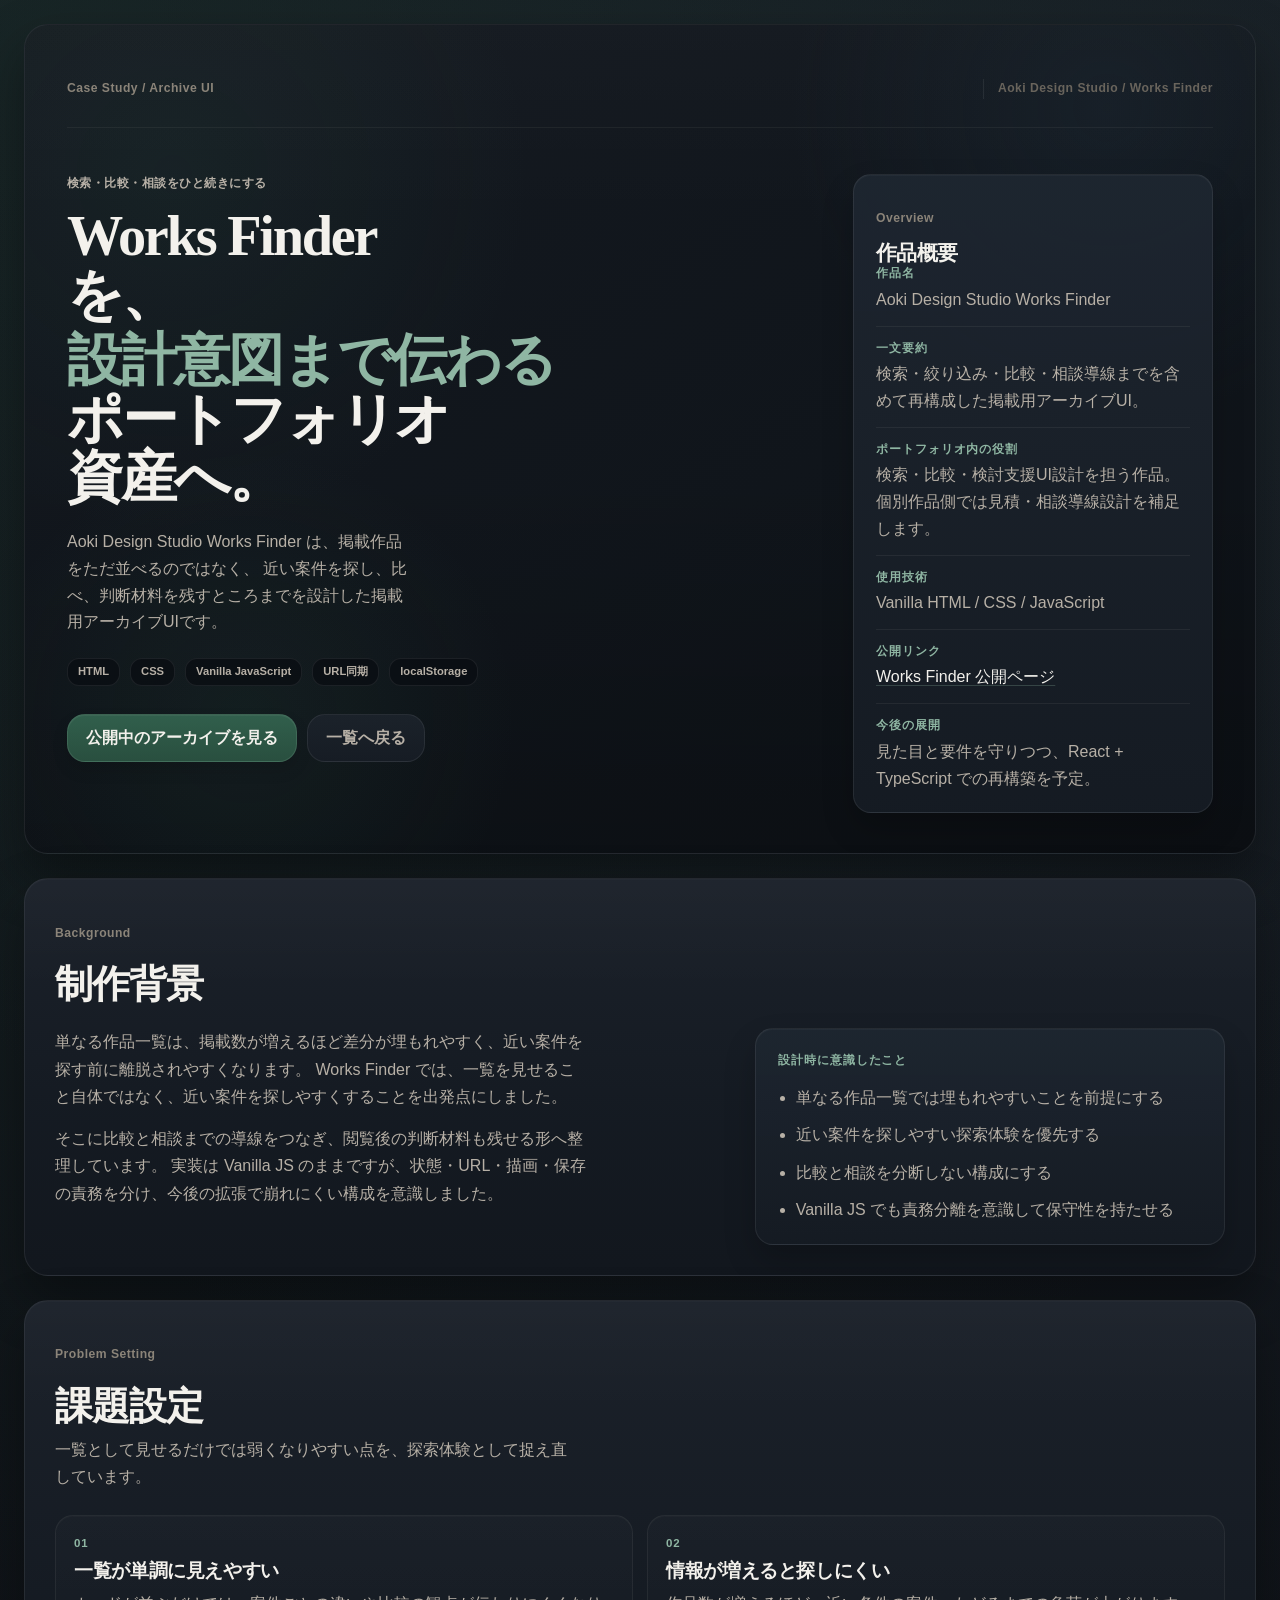
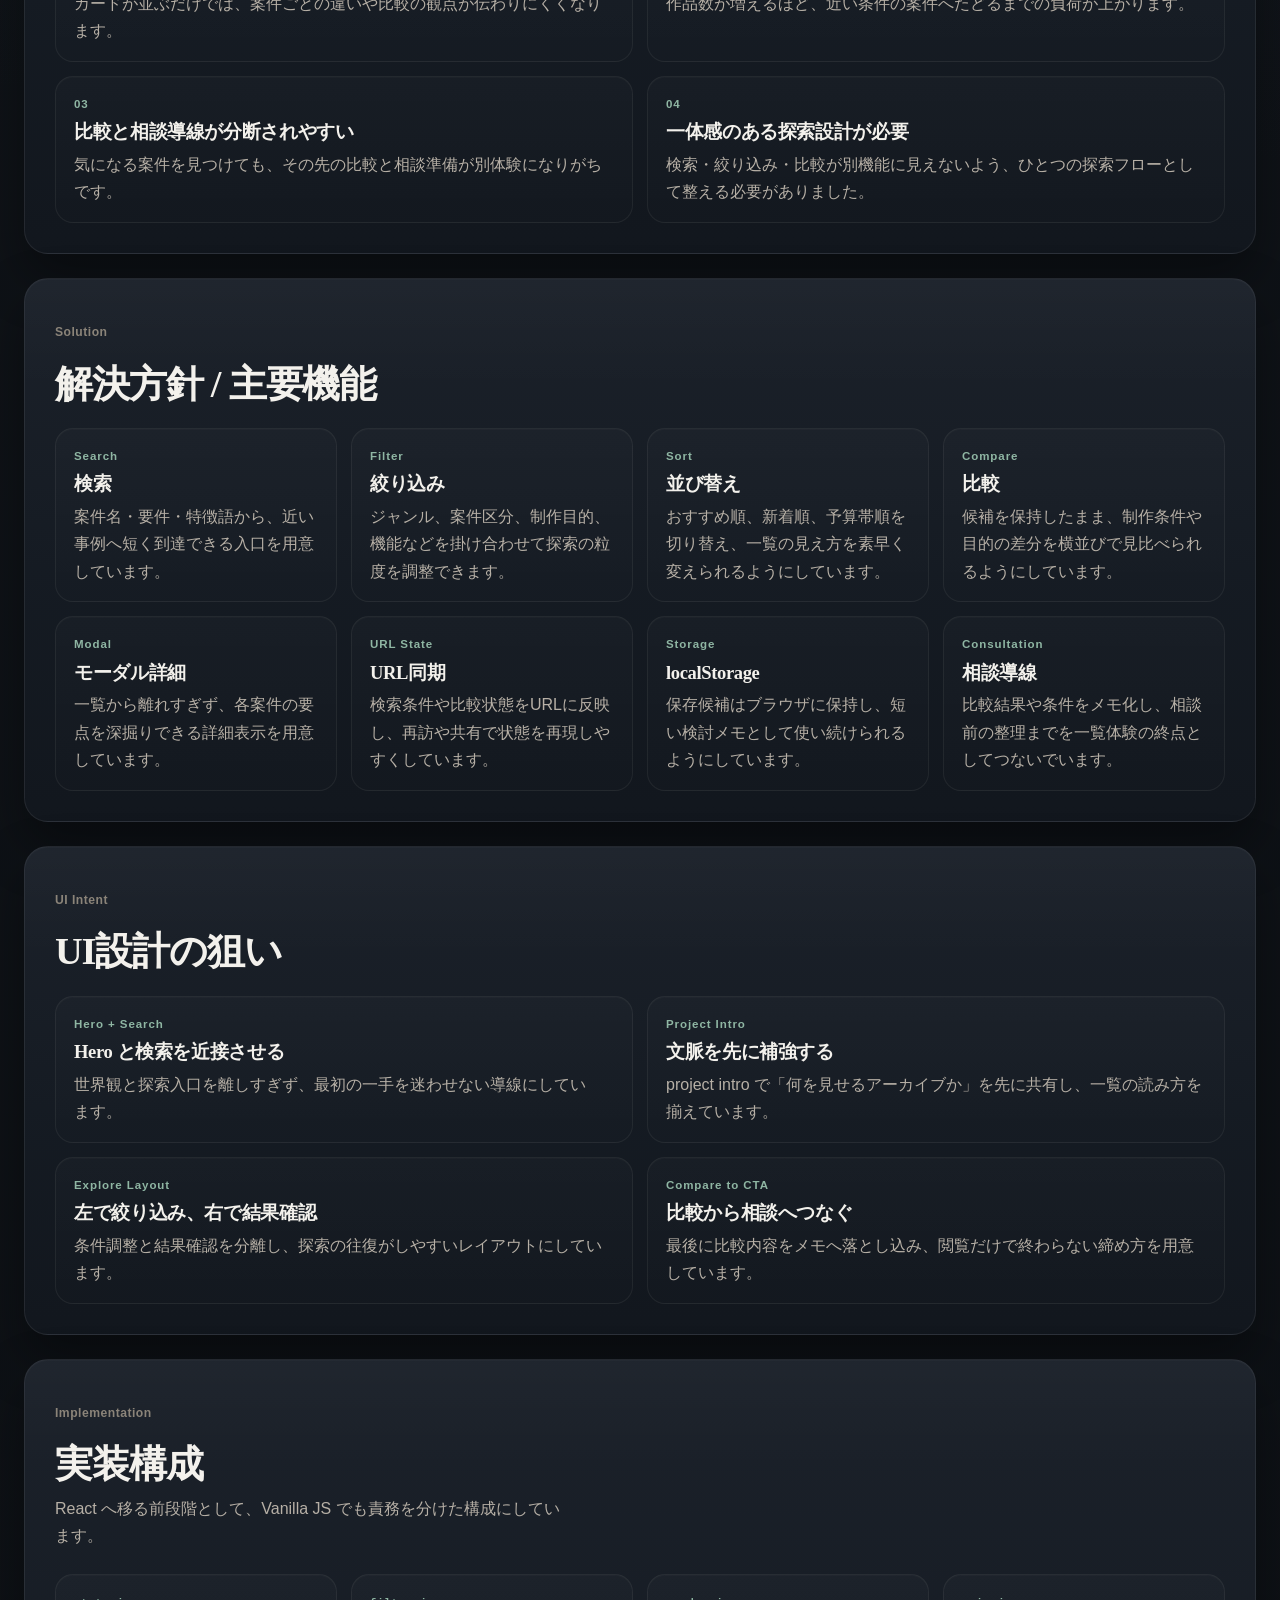
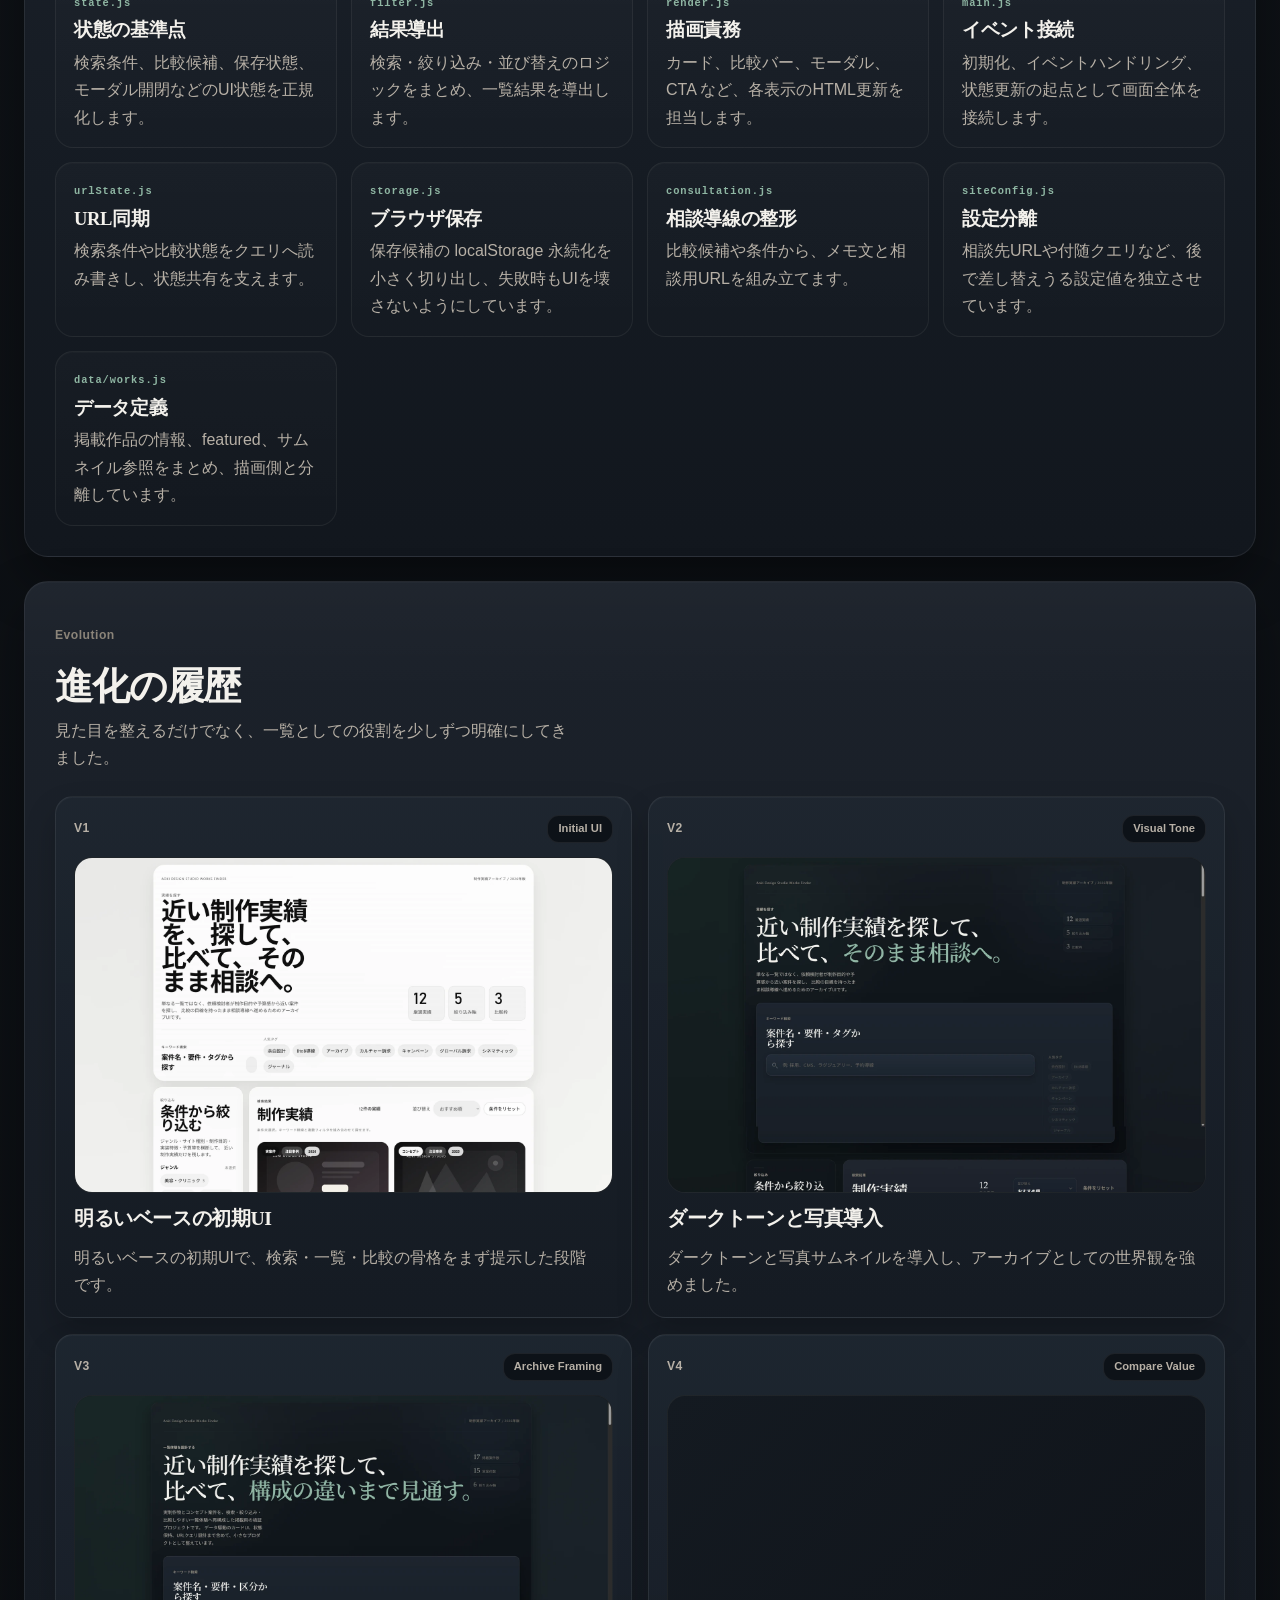
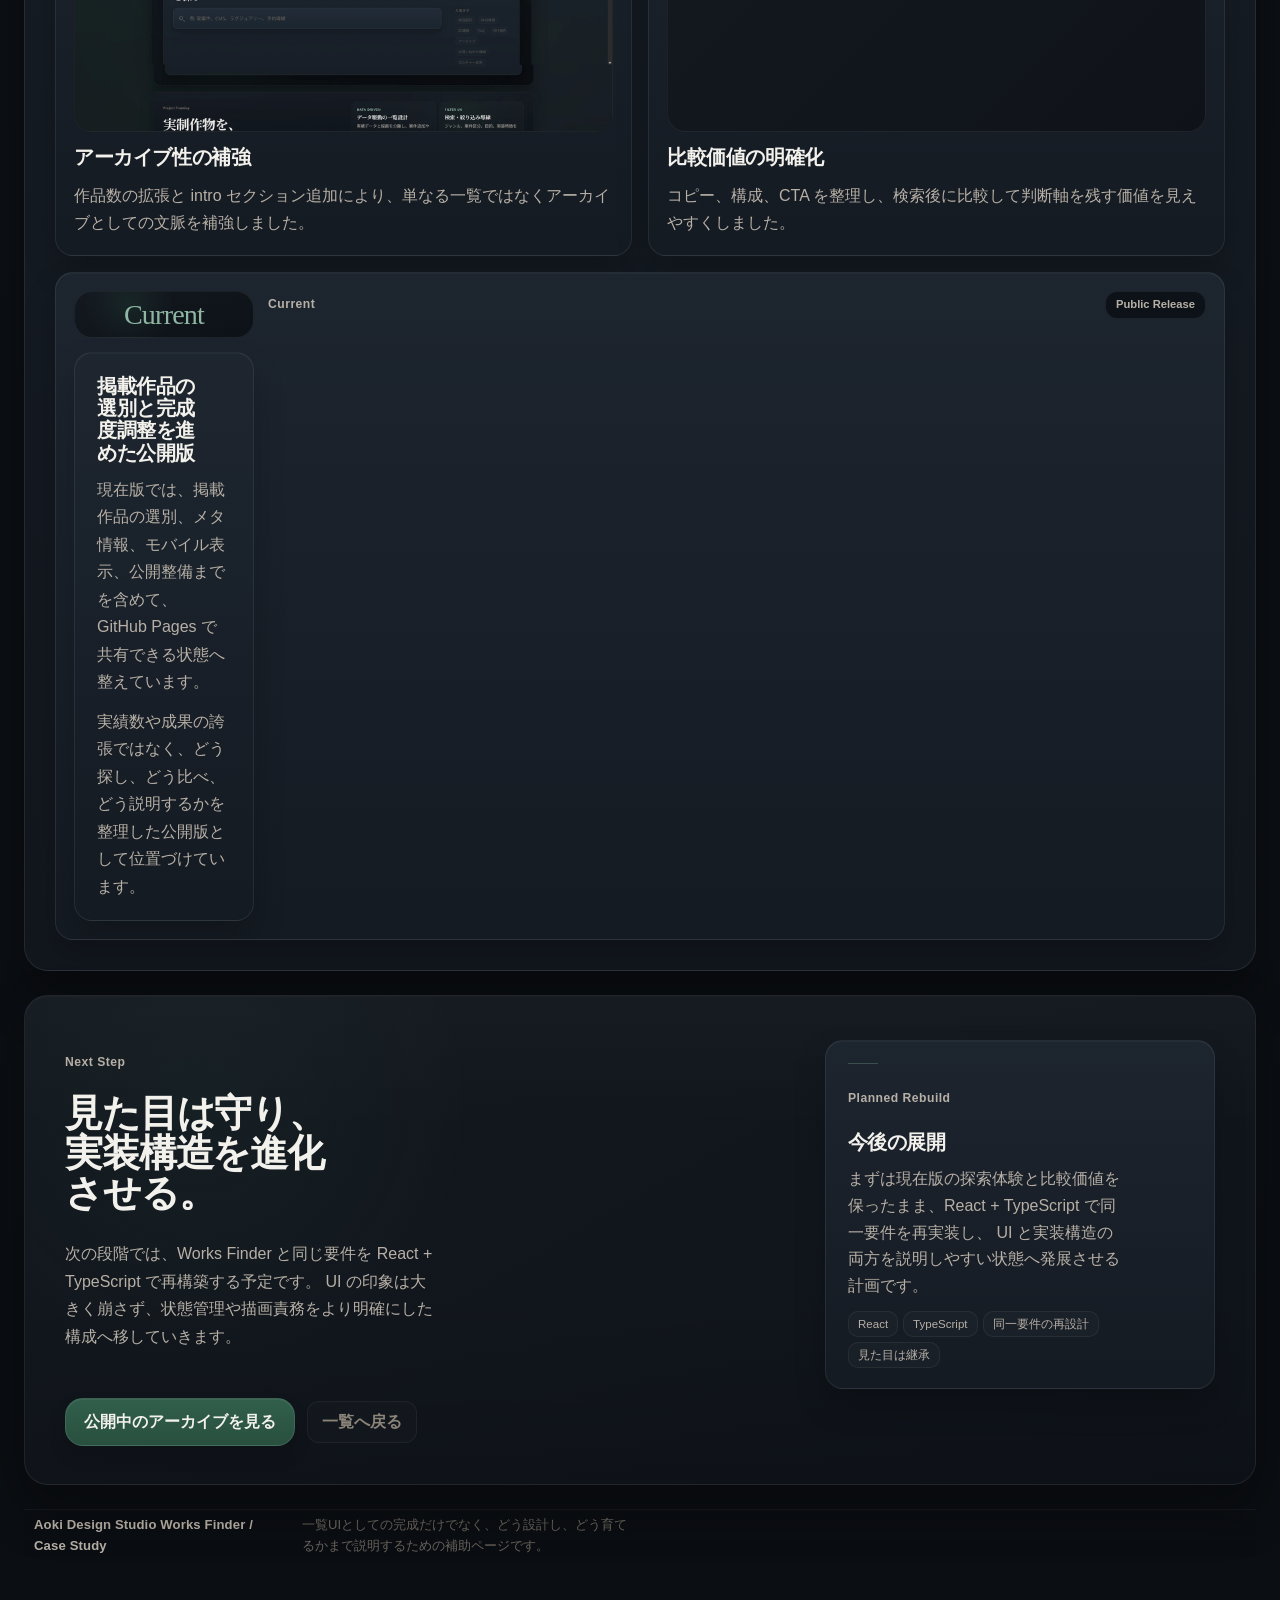
==== commit de87a256: "Add files via upload" ====
--- a/projects/works-finder/index.html
+++ b/projects/works-finder/index.html
@@ -365,7 +365,7 @@
               </div>
               <figure class="case-study-process-card__media">
                 <img
-                  src="../../assets/images/process/works-finder-v1.png.png"
+                  src="../../assets/images/process/works-finder-v1.webp"
                   alt="Works Finder V1 の UI スクリーンショット"
                   loading="lazy"
                   decoding="async"
@@ -382,7 +382,7 @@
               </div>
               <figure class="case-study-process-card__media">
                 <img
-                  src="../../assets/images/process/works-finder-v2.png.png"
+                  src="../../assets/images/process/works-finder-v2.webp"
                   alt="Works Finder V2 の UI スクリーンショット"
                   loading="lazy"
                   decoding="async"
@@ -399,7 +399,7 @@
               </div>
               <figure class="case-study-process-card__media">
                 <img
-                  src="../../assets/images/process/works-finder-v3.png.png"
+                  src="../../assets/images/process/works-finder-v3.webp"
                   alt="Works Finder V3 の UI スクリーンショット"
                   loading="lazy"
                   decoding="async"
@@ -416,7 +416,7 @@
               </div>
               <figure class="case-study-process-card__media">
                 <img
-                  src="../../assets/images/process/works-finder-v4.png.png"
+                  src="../../assets/images/process/works-finder-v4.webp"
                   alt="Works Finder V4 の UI スクリーンショット"
                   loading="lazy"
                   decoding="async"
